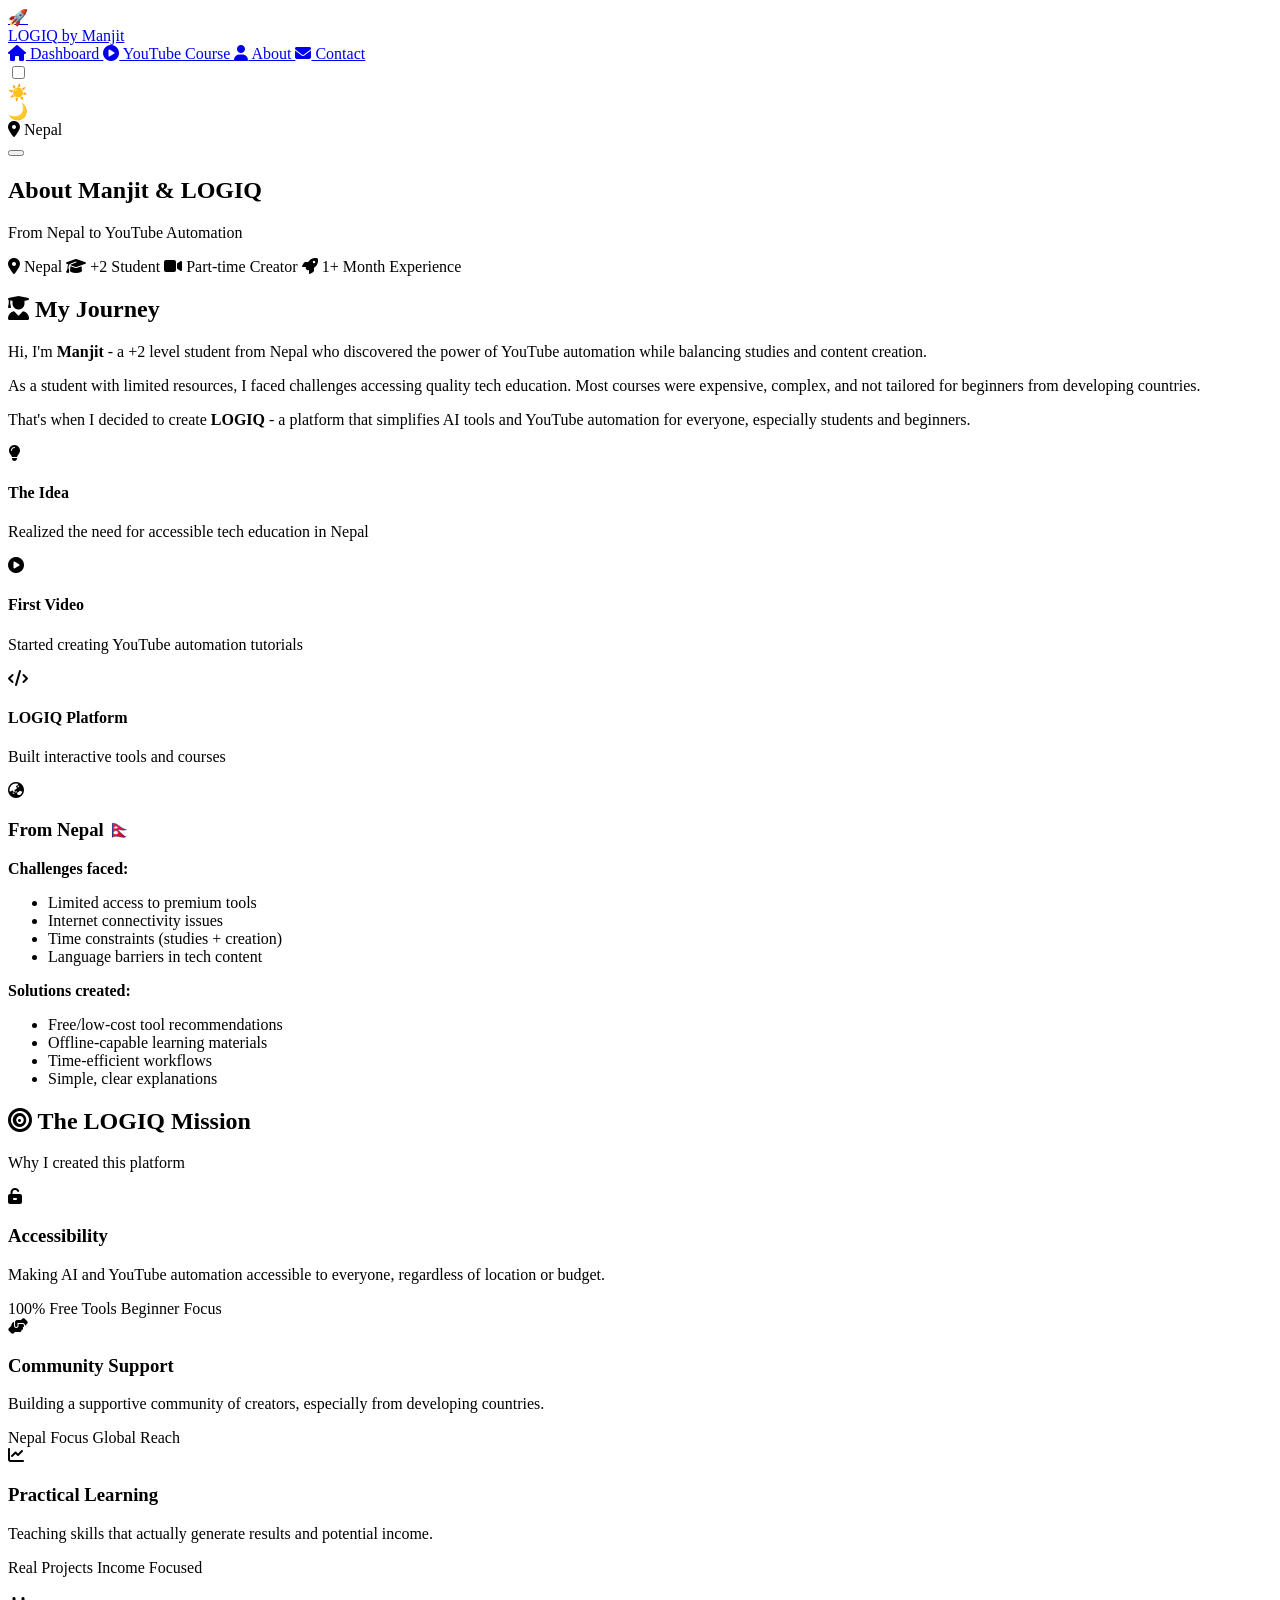
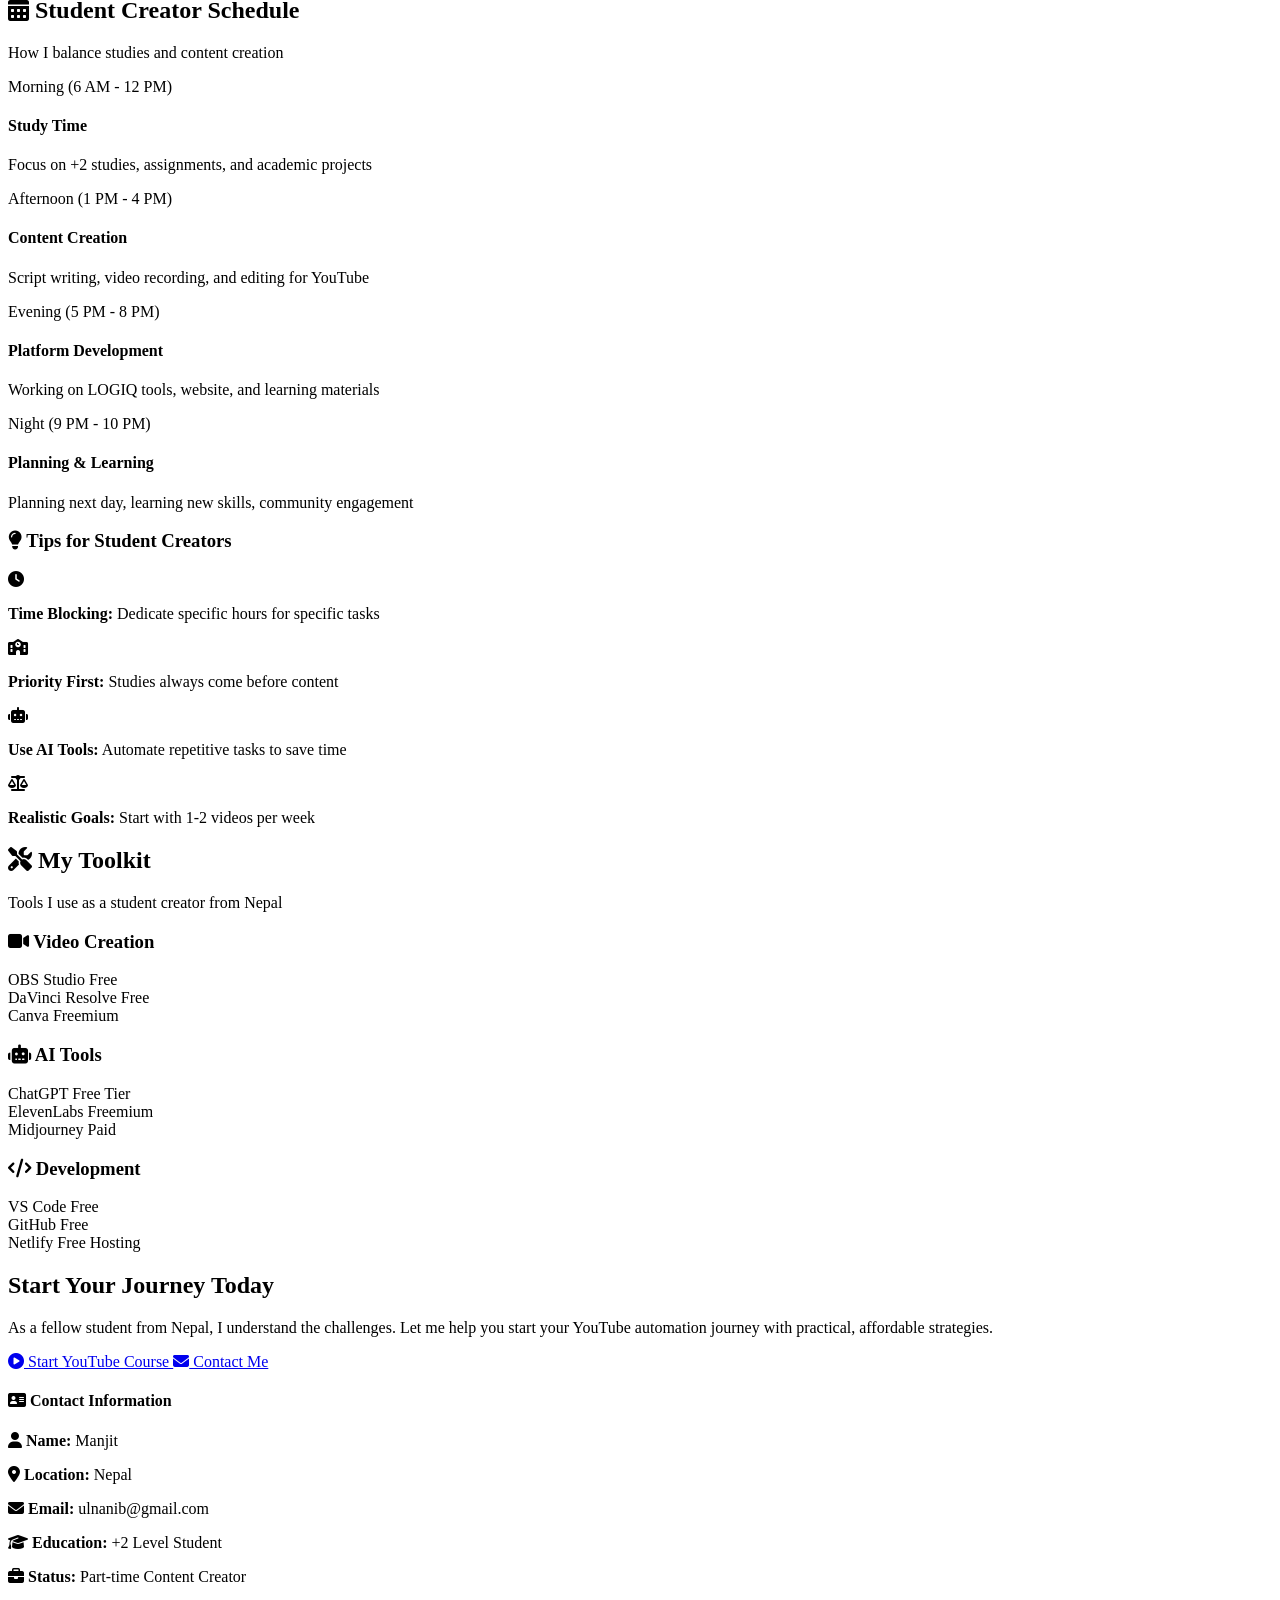
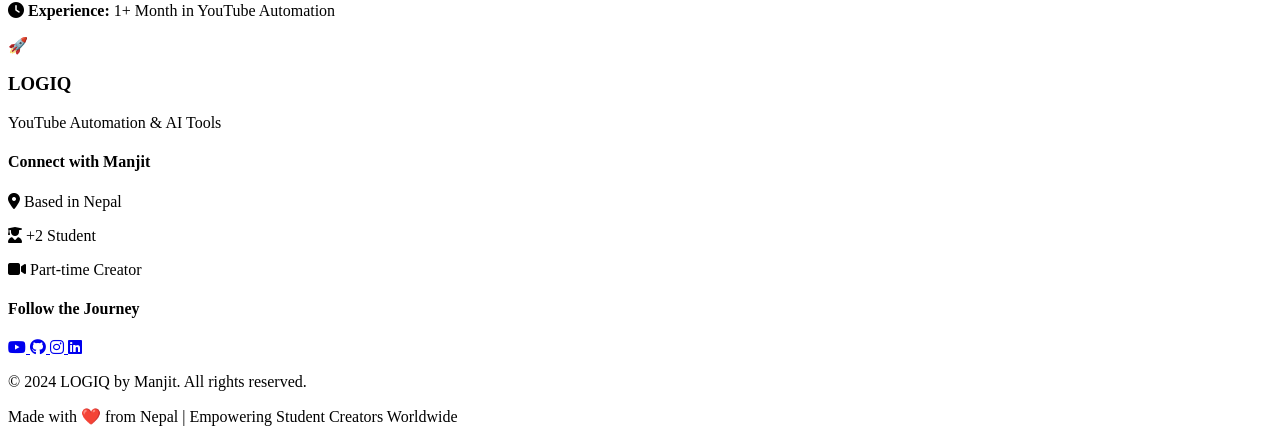
==== about.html @ 269b5c42 "Add About page for LOGIQ and Manjit This file contains the HTML structure for the 'About' page, deta" ====
<!DOCTYPE html>
<html lang="en">
<head>
    <meta charset="UTF-8">
    <meta name="viewport" content="width=device-width, initial-scale=1.0">
    <meta name="description" content="Learn about Manjit from Nepal - Part-time content creator, +2 student, and founder of LOGIQ YouTube Automation platform">
    <title>About LOGIQ - Manjit from Nepal | YouTube Automation Creator</title>
    <link rel="stylesheet" href="css/style.css">
    <link rel="preconnect" href="https://fonts.googleapis.com">
    <link rel="preconnect" href="https://fonts.gstatic.com" crossorigin>
    <link href="https://fonts.googleapis.com/css2?family=Inter:wght@300;400;500;600;700&family=JetBrains+Mono:wght@400;500&display=swap" rel="stylesheet">
    <link rel="stylesheet" href="https://cdnjs.cloudflare.com/ajax/libs/font-awesome/6.4.0/css/all.min.css">
    <link rel="icon" href="data:image/svg+xml,<svg xmlns=%22http://www.w3.org/2000/svg%22 viewBox=%220 0 100 100%22><text y=%22.9em%22 font-size=%2290%22>🧑‍💻</text></svg>">
</head>
<body class="dark-mode">
    <!-- Animated Background -->
    <div class="bg-animation">
        <div class="circle circle-1"></div>
        <div class="circle circle-2"></div>
        <div class="circle circle-3"></div>
        <div class="grid-overlay"></div>
    </div>

    <!-- Navigation -->
    <nav class="navbar">
        <div class="nav-container">
            <a href="index.html" class="nav-logo">
                <div class="logo-icon">🚀</div>
                <div class="logo-text">
                    <span class="logo-main">LOGIQ</span>
                    <span class="logo-sub">by Manjit</span>
                </div>
            </a>
            
            <div class="nav-menu">
                <a href="index.html" class="nav-link">
                    <i class="fas fa-home"></i> Dashboard
                </a>
                <a href="explore.html" class="nav-link">
                    <i class="fas fa-play-circle"></i> YouTube Course
                </a>
                <a href="about.html" class="nav-link active">
                    <i class="fas fa-user"></i> About
                </a>
                <a href="contact.html" class="nav-link">
                    <i class="fas fa-envelope"></i> Contact
                </a>
                
                <!-- Theme Toggle Switch -->
                <div class="theme-switch-wrapper">
                    <label class="theme-switch" for="theme-checkbox">
                        <input type="checkbox" id="theme-checkbox" class="theme-checkbox">
                        <div class="slider round">
                            <div class="sun">☀️</div>
                            <div class="moon">🌙</div>
                        </div>
                    </label>
                </div>
                
                <div class="user-info">
                    <i class="fas fa-map-marker-alt"></i> Nepal
                </div>
            </div>
            
            <button class="nav-hamburger" id="hamburger">
                <span></span>
                <span></span>
                <span></span>
            </button>
        </div>
    </nav>

    <!-- About Hero Section -->
    <main class="about-page">
        <div class="container">
            <section class="about-hero">
                <div class="about-hero-content">
                    <h1 class="page-title animate-typing">
                        <span class="text-gradient">About Manjit & LOGIQ</span>
                    </h1>
                    <p class="page-subtitle">From Nepal to YouTube Automation</p>
                    
                    <div class="identity-card">
                        <div class="identity-badges">
                            <span class="identity-badge">
                                <i class="fas fa-map-marker-alt"></i> Nepal
                            </span>
                            <span class="identity-badge">
                                <i class="fas fa-graduation-cap"></i> +2 Student
                            </span>
                            <span class="identity-badge">
                                <i class="fas fa-video"></i> Part-time Creator
                            </span>
                            <span class="identity-badge">
                                <i class="fas fa-rocket"></i> 1+ Month Experience
                            </span>
                        </div>
                    </div>
                </div>
            </section>

            <!-- Personal Story -->
            <section class="personal-story">
                <div class="story-grid">
                    <div class="story-content">
                        <h2><i class="fas fa-user-graduate"></i> My Journey</h2>
                        <p>Hi, I'm <strong>Manjit</strong> - a +2 level student from Nepal who discovered the power of YouTube automation while balancing studies and content creation.</p>
                        
                        <p>As a student with limited resources, I faced challenges accessing quality tech education. Most courses were expensive, complex, and not tailored for beginners from developing countries.</p>
                        
                        <p>That's when I decided to create <strong>LOGIQ</strong> - a platform that simplifies AI tools and YouTube automation for everyone, especially students and beginners.</p>
                        
                        <div class="journey-milestones">
                            <div class="milestone">
                                <div class="milestone-icon">
                                    <i class="fas fa-lightbulb"></i>
                                </div>
                                <div class="milestone-content">
                                    <h4>The Idea</h4>
                                    <p>Realized the need for accessible tech education in Nepal</p>
                                </div>
                            </div>
                            
                            <div class="milestone">
                                <div class="milestone-icon">
                                    <i class="fas fa-play-circle"></i>
                                </div>
                                <div class="milestone-content">
                                    <h4>First Video</h4>
                                    <p>Started creating YouTube automation tutorials</p>
                                </div>
                            </div>
                            
                            <div class="milestone">
                                <div class="milestone-icon">
                                    <i class="fas fa-code"></i>
                                </div>
                                <div class="milestone-content">
                                    <h4>LOGIQ Platform</h4>
                                    <p>Built interactive tools and courses</p>
                                </div>
                            </div>
                        </div>
                    </div>
                    
                    <div class="story-visual">
                        <div class="location-card">
                            <div class="location-header">
                                <i class="fas fa-globe-asia"></i>
                                <h3>From Nepal 🇳🇵</h3>
                            </div>
                            <div class="location-content">
                                <p><strong>Challenges faced:</strong></p>
                                <ul>
                                    <li>Limited access to premium tools</li>
                                    <li>Internet connectivity issues</li>
                                    <li>Time constraints (studies + creation)</li>
                                    <li>Language barriers in tech content</li>
                                </ul>
                                <p><strong>Solutions created:</strong></p>
                                <ul>
                                    <li>Free/low-cost tool recommendations</li>
                                    <li>Offline-capable learning materials</li>
                                    <li>Time-efficient workflows</li>
                                    <li>Simple, clear explanations</li>
                                </ul>
                            </div>
                        </div>
                    </div>
                </div>
            </section>

            <!-- LOGIQ Mission -->
            <section class="mission-section">
                <div class="section-header">
                    <h2 class="section-title">
                        <i class="fas fa-bullseye"></i> The LOGIQ Mission
                    </h2>
                    <p class="section-subtitle">Why I created this platform</p>
                </div>
                
                <div class="mission-cards">
                    <div class="mission-card">
                        <div class="mission-icon">
                            <i class="fas fa-unlock-alt"></i>
                        </div>
                        <h3>Accessibility</h3>
                        <p>Making AI and YouTube automation accessible to everyone, regardless of location or budget.</p>
                        <div class="mission-stats">
                            <span>100% Free Tools</span>
                            <span>Beginner Focus</span>
                        </div>
                    </div>
                    
                    <div class="mission-card">
                        <div class="mission-icon">
                            <i class="fas fa-hands-helping"></i>
                        </div>
                        <h3>Community Support</h3>
                        <p>Building a supportive community of creators, especially from developing countries.</p>
                        <div class="mission-stats">
                            <span>Nepal Focus</span>
                            <span>Global Reach</span>
                        </div>
                    </div>
                    
                    <div class="mission-card">
                        <div class="mission-icon">
                            <i class="fas fa-chart-line"></i>
                        </div>
                        <h3>Practical Learning</h3>
                        <p>Teaching skills that actually generate results and potential income.</p>
                        <div class="mission-stats">
                            <span>Real Projects</span>
                            <span>Income Focused</span>
                        </div>
                    </div>
                </div>
            </section>

            <!-- Student Creator Schedule -->
            <section class="schedule-section">
                <div class="section-header">
                    <h2 class="section-title">
                        <i class="fas fa-calendar-alt"></i> Student Creator Schedule
                    </h2>
                    <p class="section-subtitle">How I balance studies and content creation</p>
                </div>
                
                <div class="schedule-timeline">
                    <div class="timeline-item">
                        <div class="timeline-time">Morning (6 AM - 12 PM)</div>
                        <div class="timeline-content">
                            <h4>Study Time</h4>
                            <p>Focus on +2 studies, assignments, and academic projects</p>
                        </div>
                    </div>
                    
                    <div class="timeline-item">
                        <div class="timeline-time">Afternoon (1 PM - 4 PM)</div>
                        <div class="timeline-content">
                            <h4>Content Creation</h4>
                            <p>Script writing, video recording, and editing for YouTube</p>
                        </div>
                    </div>
                    
                    <div class="timeline-item">
                        <div class="timeline-time">Evening (5 PM - 8 PM)</div>
                        <div class="timeline-content">
                            <h4>Platform Development</h4>
                            <p>Working on LOGIQ tools, website, and learning materials</p>
                        </div>
                    </div>
                    
                    <div class="timeline-item">
                        <div class="timeline-time">Night (9 PM - 10 PM)</div>
                        <div class="timeline-content">
                            <h4>Planning & Learning</h4>
                            <p>Planning next day, learning new skills, community engagement</p>
                        </div>
                    </div>
                </div>
                
                <div class="schedule-tips">
                    <h3><i class="fas fa-lightbulb"></i> Tips for Student Creators</h3>
                    <div class="tips-grid">
                        <div class="tip">
                            <i class="fas fa-clock"></i>
                            <p><strong>Time Blocking:</strong> Dedicate specific hours for specific tasks</p>
                        </div>
                        <div class="tip">
                            <i class="fas fa-school"></i>
                            <p><strong>Priority First:</strong> Studies always come before content</p>
                        </div>
                        <div class="tip">
                            <i class="fas fa-robot"></i>
                            <p><strong>Use AI Tools:</strong> Automate repetitive tasks to save time</p>
                        </div>
                        <div class="tip">
                            <i class="fas fa-balance-scale"></i>
                            <p><strong>Realistic Goals:</strong> Start with 1-2 videos per week</p>
                        </div>
                    </div>
                </div>
            </section>

            <!-- Tools & Skills -->
            <section class="skills-section">
                <div class="section-header">
                    <h2 class="section-title">
                        <i class="fas fa-tools"></i> My Toolkit
                    </h2>
                    <p class="section-subtitle">Tools I use as a student creator from Nepal</p>
                </div>
                
                <div class="tools-categories">
                    <div class="category">
                        <h3><i class="fas fa-video"></i> Video Creation</h3>
                        <div class="tool-list">
                            <div class="tool-item">
                                <span class="tool-name">OBS Studio</span>
                                <span class="tool-status free">Free</span>
                            </div>
                            <div class="tool-item">
                                <span class="tool-name">DaVinci Resolve</span>
                                <span class="tool-status free">Free</span>
                            </div>
                            <div class="tool-item">
                                <span class="tool-name">Canva</span>
                                <span class="tool-status freemium">Freemium</span>
                            </div>
                        </div>
                    </div>
                    
                    <div class="category">
                        <h3><i class="fas fa-robot"></i> AI Tools</h3>
                        <div class="tool-list">
                            <div class="tool-item">
                                <span class="tool-name">ChatGPT</span>
                                <span class="tool-status free">Free Tier</span>
                            </div>
                            <div class="tool-item">
                                <span class="tool-name">ElevenLabs</span>
                                <span class="tool-status freemium">Freemium</span>
                            </div>
                            <div class="tool-item">
                                <span class="tool-name">Midjourney</span>
                                <span class="tool-status paid">Paid</span>
                            </div>
                        </div>
                    </div>
                    
                    <div class="category">
                        <h3><i class="fas fa-code"></i> Development</h3>
                        <div class="tool-list">
                            <div class="tool-item">
                                <span class="tool-name">VS Code</span>
                                <span class="tool-status free">Free</span>
                            </div>
                            <div class="tool-item">
                                <span class="tool-name">GitHub</span>
                                <span class="tool-status free">Free</span>
                            </div>
                            <div class="tool-item">
                                <span class="tool-name">Netlify</span>
                                <span class="tool-status free">Free Hosting</span>
                            </div>
                        </div>
                    </div>
                </div>
            </section>

            <!-- Call to Action -->
            <section class="about-cta">
                <div class="cta-content">
                    <h2>Start Your Journey Today</h2>
                    <p>As a fellow student from Nepal, I understand the challenges. Let me help you start your YouTube automation journey with practical, affordable strategies.</p>
                    
                    <div class="cta-buttons">
                        <a href="explore.html" class="btn btn-primary">
                            <i class="fas fa-play-circle"></i> Start YouTube Course
                        </a>
                        <a href="contact.html" class="btn btn-secondary">
                            <i class="fas fa-envelope"></i> Contact Me
                        </a>
                    </div>
                    
                    <div class="contact-info-box">
                        <h4><i class="fas fa-address-card"></i> Contact Information</h4>
                        <p><i class="fas fa-user"></i> <strong>Name:</strong> Manjit</p>
                        <p><i class="fas fa-map-marker-alt"></i> <strong>Location:</strong> Nepal</p>
                        <p><i class="fas fa-envelope"></i> <strong>Email:</strong> ulnanib@gmail.com</p>
                        <p><i class="fas fa-graduation-cap"></i> <strong>Education:</strong> +2 Level Student</p>
                        <p><i class="fas fa-briefcase"></i> <strong>Status:</strong> Part-time Content Creator</p>
                        <p><i class="fas fa-clock"></i> <strong>Experience:</strong> 1+ Month in YouTube Automation</p>
                    </div>
                </div>
            </section>
        </div>
    </main>

    <!-- Footer -->
    <footer class="footer">
        <div class="container">
            <div class="footer-content">
                <div class="footer-logo">
                    <div class="logo-icon">🚀</div>
                    <div>
                        <h3>LOGIQ</h3>
                        <p>YouTube Automation & AI Tools</p>
                    </div>
                </div>
                
                <div class="footer-info">
                    <div class="contact-info">
                        <h4>Connect with Manjit</h4>
                        <p><i class="fas fa-map-marker-alt"></i> Based in Nepal</p>
                        <p><i class="fas fa-user-graduate"></i> +2 Student</p>
                        <p><i class="fas fa-video"></i> Part-time Creator</p>
                    </div>
                    
                    <div class="social-links">
                        <h4>Follow the Journey</h4>
                        <div class="social-icons">
                            <a href="https://youtube.com" target="_blank" class="social-icon youtube">
                                <i class="fab fa-youtube"></i>
                            </a>
                            <a href="https://github.com" target="_blank" class="social-icon github">
                                <i class="fab fa-github"></i>
                            </a>
                            <a href="https://instagram.com" target="_blank" class="social-icon instagram">
                                <i class="fab fa-instagram"></i>
                            </a>
                            <a href="https://linkedin.com" target="_blank" class="social-icon linkedin">
                                <i class="fab fa-linkedin"></i>
                            </a>
                        </div>
                    </div>
                </div>
            </div>
            
            <div class="footer-bottom">
                <p>&copy; 2024 LOGIQ by Manjit. All rights reserved.</p>
                <p>Made with ❤️ from Nepal | Empowering Student Creators Worldwide</p>
            </div>
        </div>
    </footer>

    <!-- JavaScript Files -->
    <script src="js/script.js"></script>
    
    <script>
        // Add specific about page animations
        document.addEventListener('DOMContentLoaded', function() {
            // Animate timeline items
            const timelineItems = document.querySelectorAll('.timeline-item');
            timelineItems.forEach((item, index) => {
                item.style.opacity = '0';
                item.style.transform = 'translateX(-20px)';
                item.style.transition = 'opacity 0.5s ease, transform 0.5s ease';
                
                setTimeout(() => {
                    item.style.opacity = '1';
                    item.style.transform = 'translateX(0)';
                }, 100 * index);
            });
            
            // Animate mission cards
            const missionCards = document.querySelectorAll('.mission-card');
            missionCards.forEach((card, index) => {
                card.style.opacity = '0';
                card.style.transform = 'translateY(20px)';
                card.style.transition = 'opacity 0.5s ease, transform 0.5s ease';
                
                setTimeout(() => {
                    card.style.opacity = '1';
                    card.style.transform = 'translateY(0)';
                }, 200 * index);
            });
        });
    </script>
</body>
</html>
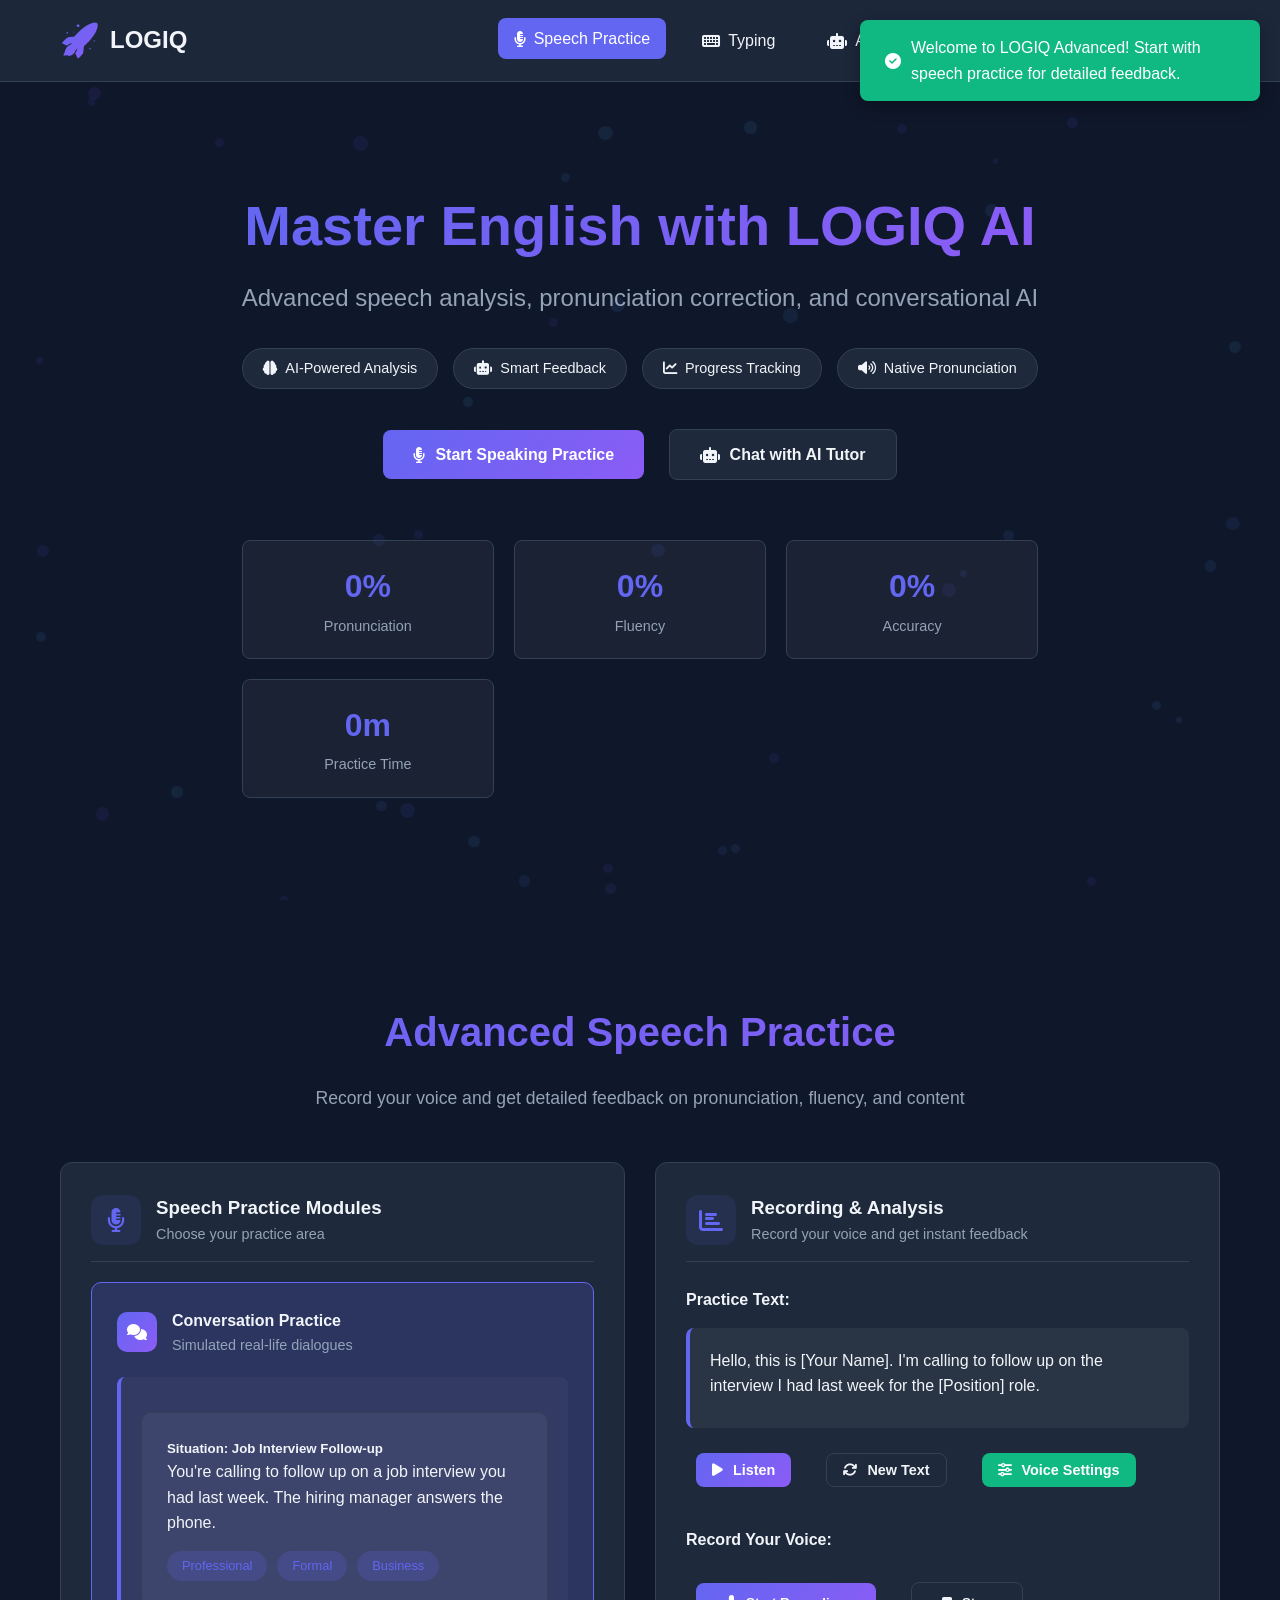
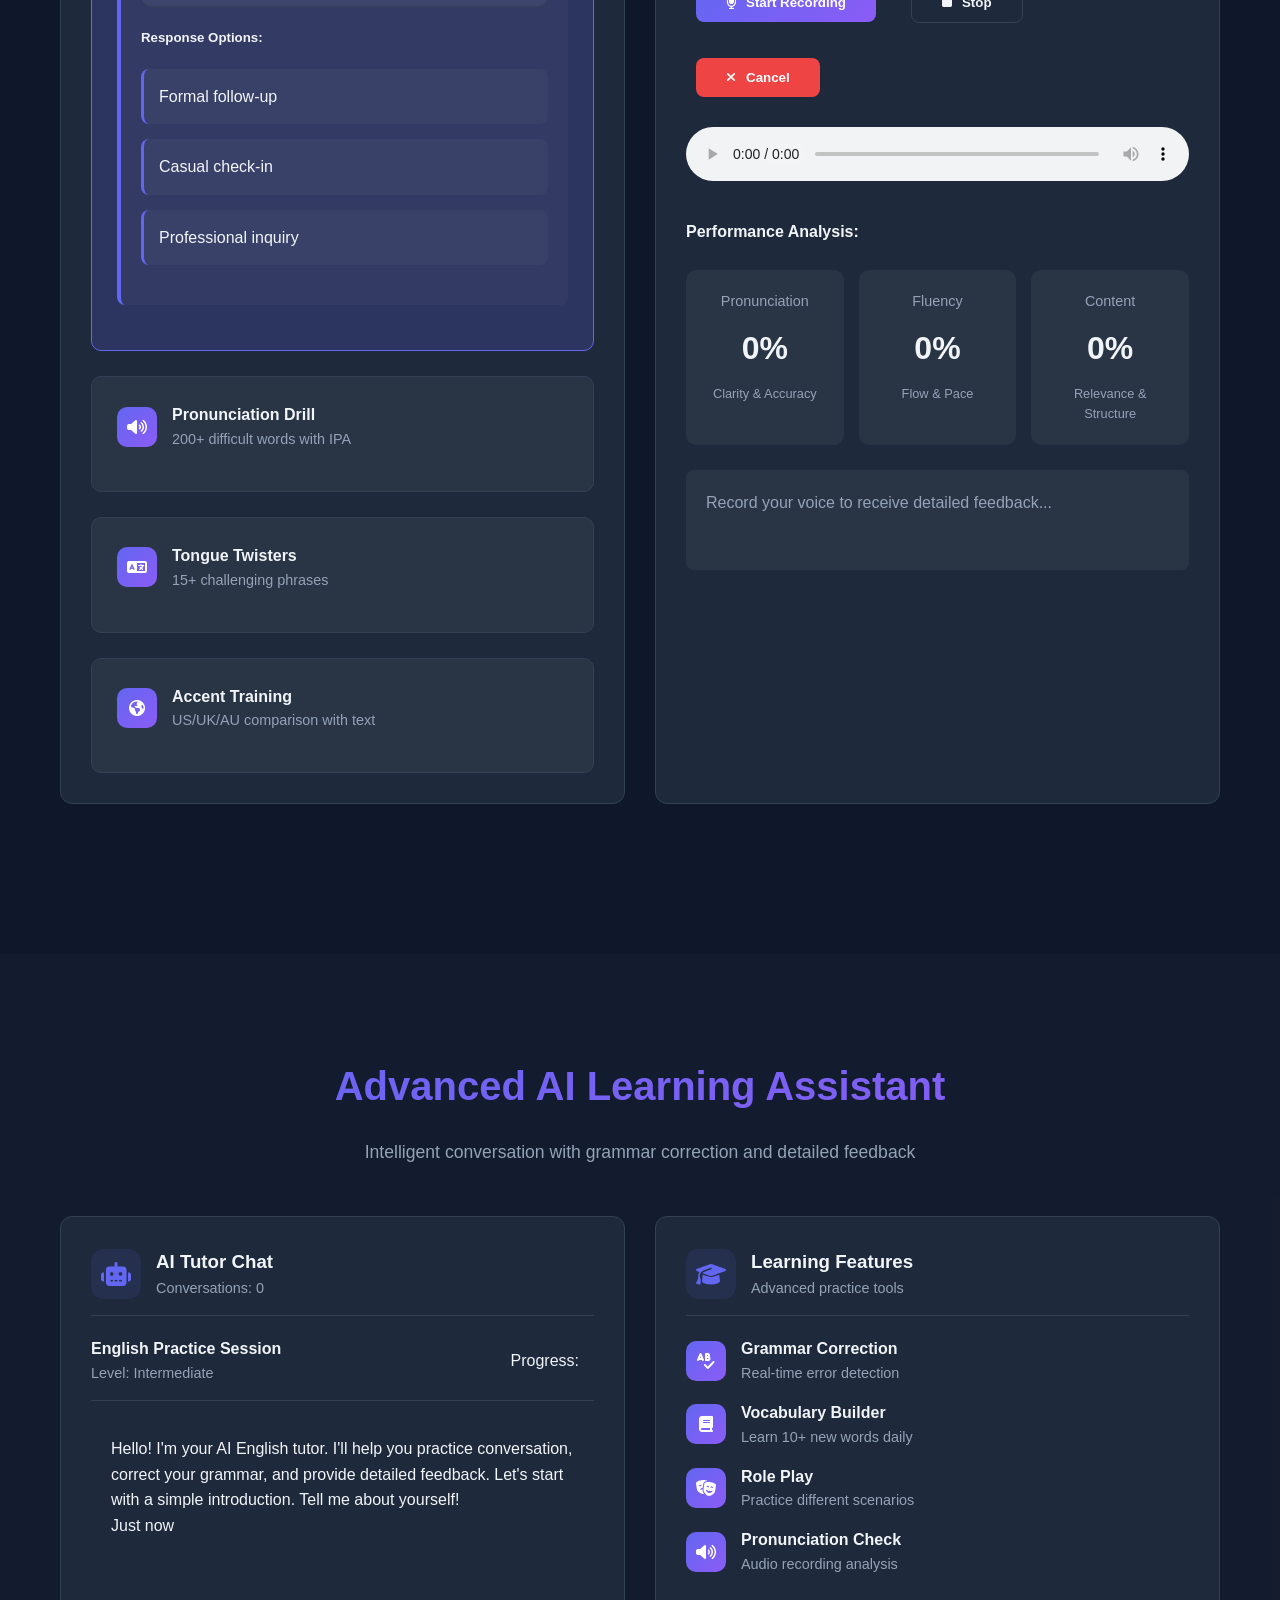
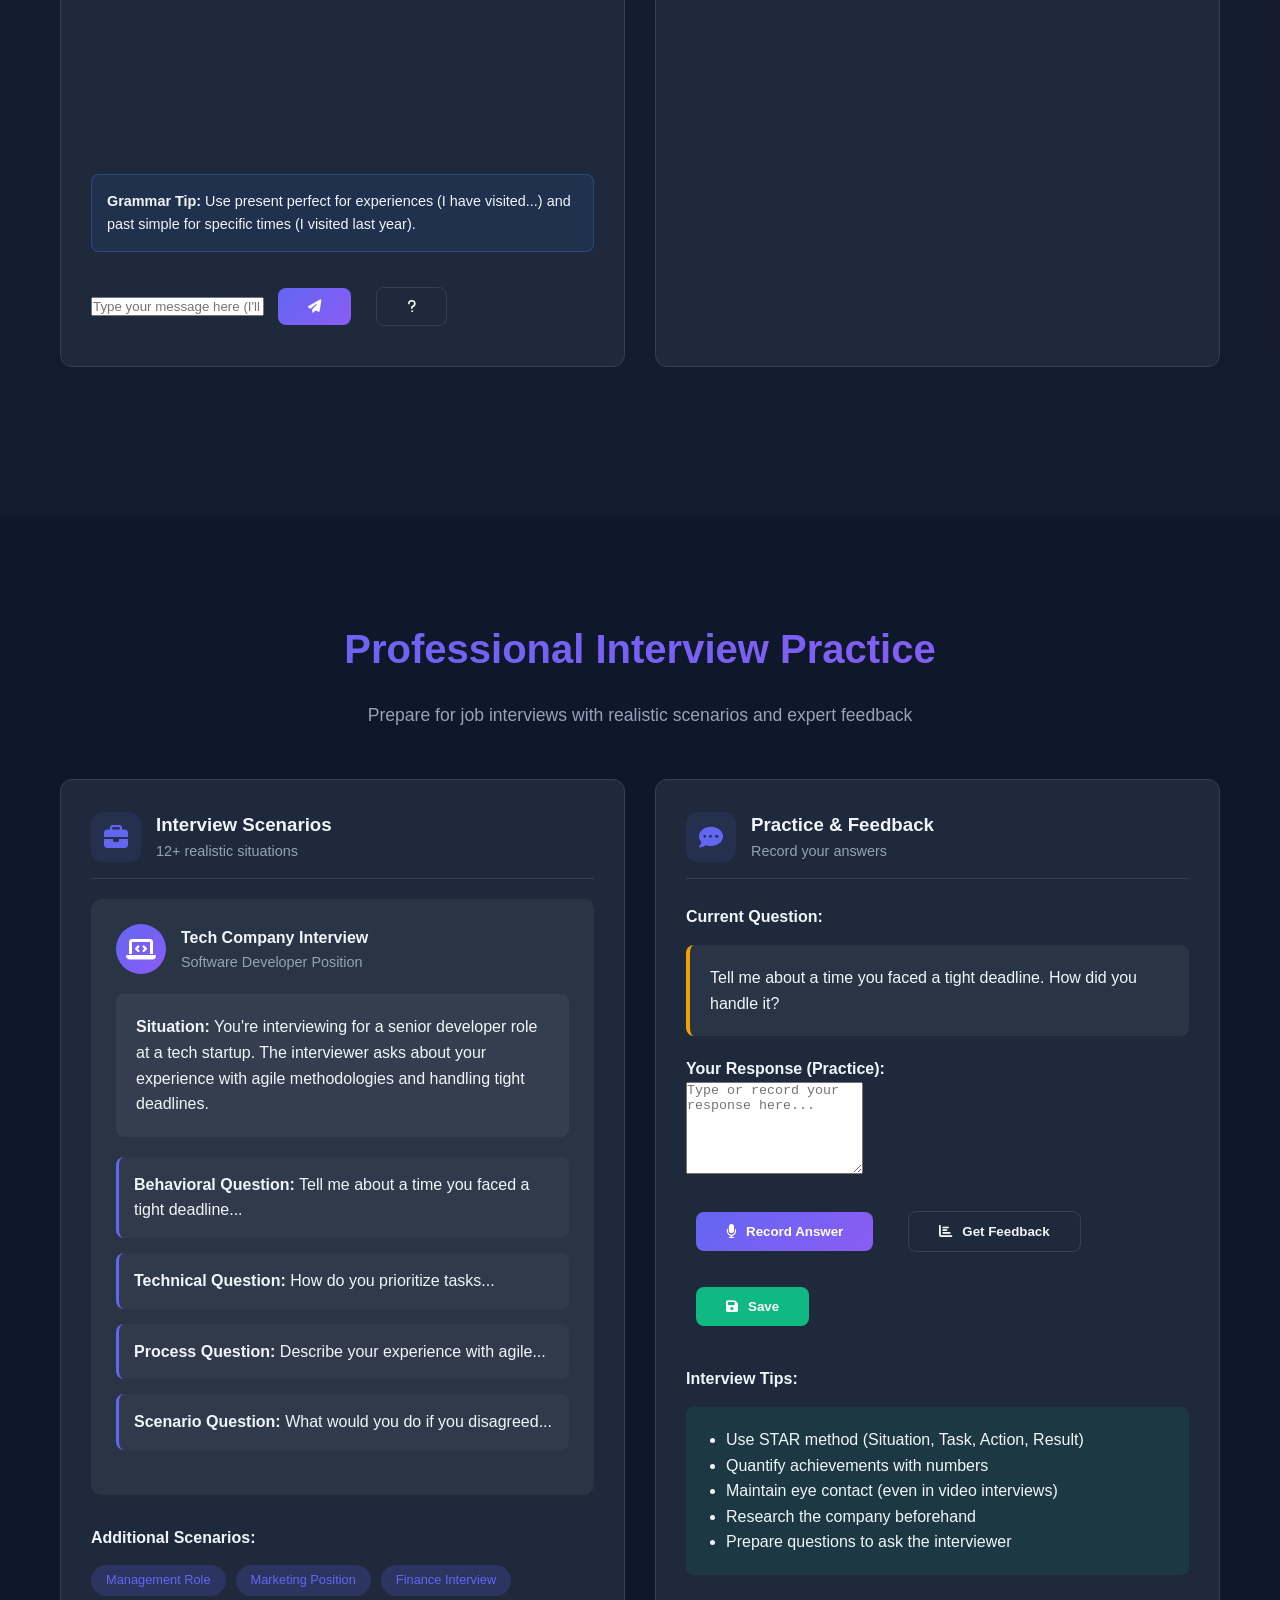
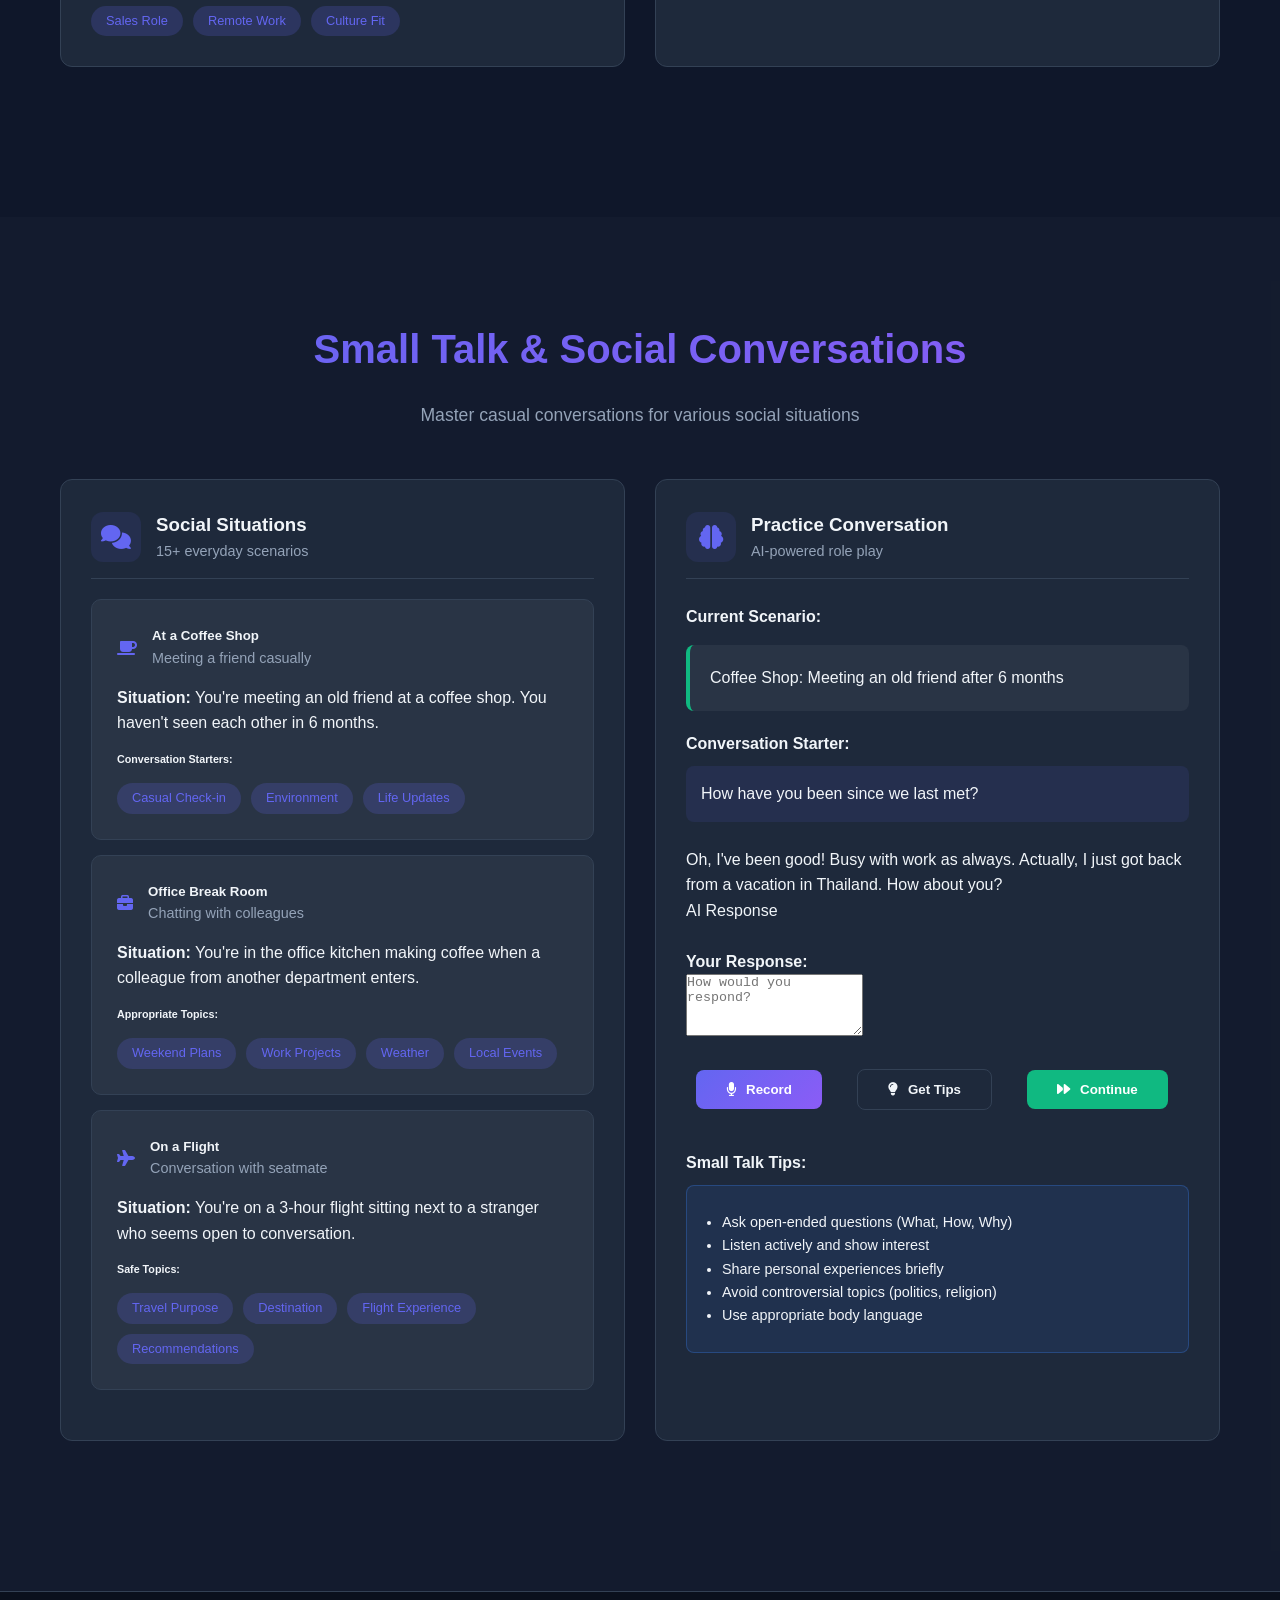
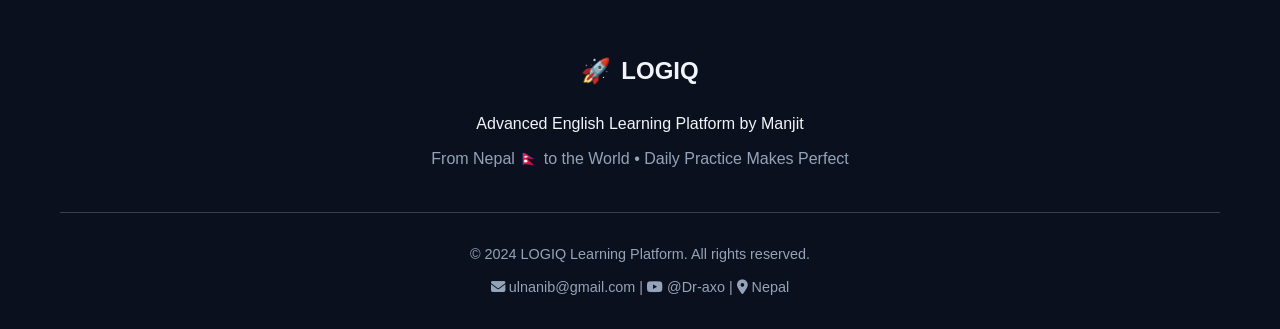
==== commit f424092c: "Update print statement from 'Hello' to 'Goodbye'" ====
--- a/about.html
+++ b/about.html
@@ -1,463 +1,2489 @@
-<!DOCTYPE html>
-<html lang="en">
-<head>
-    <meta charset="UTF-8">
-    <meta name="viewport" content="width=device-width, initial-scale=1.0">
-    <meta name="description" content="Learn about Manjit from Nepal - Part-time content creator, +2 student, and founder of LOGIQ YouTube Automation platform">
-    <title>About LOGIQ - Manjit from Nepal | YouTube Automation Creator</title>
-    <link rel="stylesheet" href="css/style.css">
-    <link rel="preconnect" href="https://fonts.googleapis.com">
-    <link rel="preconnect" href="https://fonts.gstatic.com" crossorigin>
-    <link href="https://fonts.googleapis.com/css2?family=Inter:wght@300;400;500;600;700&family=JetBrains+Mono:wght@400;500&display=swap" rel="stylesheet">
-    <link rel="stylesheet" href="https://cdnjs.cloudflare.com/ajax/libs/font-awesome/6.4.0/css/all.min.css">
-    <link rel="icon" href="data:image/svg+xml,<svg xmlns=%22http://www.w3.org/2000/svg%22 viewBox=%220 0 100 100%22><text y=%22.9em%22 font-size=%2290%22>🧑‍💻</text></svg>">
-</head>
-<body class="dark-mode">
-    <!-- Animated Background -->
-    <div class="bg-animation">
-        <div class="circle circle-1"></div>
-        <div class="circle circle-2"></div>
-        <div class="circle circle-3"></div>
-        <div class="grid-overlay"></div>
-    </div>
-
-    <!-- Navigation -->
-    <nav class="navbar">
-        <div class="nav-container">
-            <a href="index.html" class="nav-logo">
-                <div class="logo-icon">🚀</div>
-                <div class="logo-text">
-                    <span class="logo-main">LOGIQ</span>
-                    <span class="logo-sub">by Manjit</span>
-                </div>
-            </a>
-            
-            <div class="nav-menu">
-                <a href="index.html" class="nav-link">
-                    <i class="fas fa-home"></i> Dashboard
-                </a>
-                <a href="explore.html" class="nav-link">
-                    <i class="fas fa-play-circle"></i> YouTube Course
-                </a>
-                <a href="about.html" class="nav-link active">
-                    <i class="fas fa-user"></i> About
-                </a>
-                <a href="contact.html" class="nav-link">
-                    <i class="fas fa-envelope"></i> Contact
-                </a>
-                
-                <!-- Theme Toggle Switch -->
-                <div class="theme-switch-wrapper">
-                    <label class="theme-switch" for="theme-checkbox">
-                        <input type="checkbox" id="theme-checkbox" class="theme-checkbox">
-                        <div class="slider round">
-                            <div class="sun">☀️</div>
-                            <div class="moon">🌙</div>
-                        </div>
-                    </label>
-                </div>
-                
-                <div class="user-info">
-                    <i class="fas fa-map-marker-alt"></i> Nepal
-                </div>
-            </div>
-            
-            <button class="nav-hamburger" id="hamburger">
-                <span></span>
-                <span></span>
-                <span></span>
-            </button>
-        </div>
-    </nav>
-
-    <!-- About Hero Section -->
-    <main class="about-page">
-        <div class="container">
-            <section class="about-hero">
-                <div class="about-hero-content">
-                    <h1 class="page-title animate-typing">
-                        <span class="text-gradient">About Manjit & LOGIQ</span>
-                    </h1>
-                    <p class="page-subtitle">From Nepal to YouTube Automation</p>
-                    
-                    <div class="identity-card">
-                        <div class="identity-badges">
-                            <span class="identity-badge">
-                                <i class="fas fa-map-marker-alt"></i> Nepal
-                            </span>
-                            <span class="identity-badge">
-                                <i class="fas fa-graduation-cap"></i> +2 Student
-                            </span>
-                            <span class="identity-badge">
-                                <i class="fas fa-video"></i> Part-time Creator
-                            </span>
-                            <span class="identity-badge">
-                                <i class="fas fa-rocket"></i> 1+ Month Experience
-                            </span>
-                        </div>
-                    </div>
-                </div>
-            </section>
-
-            <!-- Personal Story -->
-            <section class="personal-story">
-                <div class="story-grid">
-                    <div class="story-content">
-                        <h2><i class="fas fa-user-graduate"></i> My Journey</h2>
-                        <p>Hi, I'm <strong>Manjit</strong> - a +2 level student from Nepal who discovered the power of YouTube automation while balancing studies and content creation.</p>
-                        
-                        <p>As a student with limited resources, I faced challenges accessing quality tech education. Most courses were expensive, complex, and not tailored for beginners from developing countries.</p>
-                        
-                        <p>That's when I decided to create <strong>LOGIQ</strong> - a platform that simplifies AI tools and YouTube automation for everyone, especially students and beginners.</p>
-                        
-                        <div class="journey-milestones">
-                            <div class="milestone">
-                                <div class="milestone-icon">
-                                    <i class="fas fa-lightbulb"></i>
-                                </div>
-                                <div class="milestone-content">
-                                    <h4>The Idea</h4>
-                                    <p>Realized the need for accessible tech education in Nepal</p>
-                                </div>
-                            </div>
-                            
-                            <div class="milestone">
-                                <div class="milestone-icon">
-                                    <i class="fas fa-play-circle"></i>
-                                </div>
-                                <div class="milestone-content">
-                                    <h4>First Video</h4>
-                                    <p>Started creating YouTube automation tutorials</p>
-                                </div>
-                            </div>
-                            
-                            <div class="milestone">
-                                <div class="milestone-icon">
-                                    <i class="fas fa-code"></i>
-                                </div>
-                                <div class="milestone-content">
-                                    <h4>LOGIQ Platform</h4>
-                                    <p>Built interactive tools and courses</p>
-                                </div>
-                            </div>
-                        </div>
-                    </div>
-                    
-                    <div class="story-visual">
-                        <div class="location-card">
-                            <div class="location-header">
-                                <i class="fas fa-globe-asia"></i>
-                                <h3>From Nepal 🇳🇵</h3>
-                            </div>
-                            <div class="location-content">
-                                <p><strong>Challenges faced:</strong></p>
-                                <ul>
-                                    <li>Limited access to premium tools</li>
-                                    <li>Internet connectivity issues</li>
-                                    <li>Time constraints (studies + creation)</li>
-                                    <li>Language barriers in tech content</li>
-                                </ul>
-                                <p><strong>Solutions created:</strong></p>
-                                <ul>
-                                    <li>Free/low-cost tool recommendations</li>
-                                    <li>Offline-capable learning materials</li>
-                                    <li>Time-efficient workflows</li>
-                                    <li>Simple, clear explanations</li>
-                                </ul>
-                            </div>
-                        </div>
-                    </div>
-                </div>
-            </section>
-
-            <!-- LOGIQ Mission -->
-            <section class="mission-section">
-                <div class="section-header">
-                    <h2 class="section-title">
-                        <i class="fas fa-bullseye"></i> The LOGIQ Mission
-                    </h2>
-                    <p class="section-subtitle">Why I created this platform</p>
-                </div>
-                
-                <div class="mission-cards">
-                    <div class="mission-card">
-                        <div class="mission-icon">
-                            <i class="fas fa-unlock-alt"></i>
-                        </div>
-                        <h3>Accessibility</h3>
-                        <p>Making AI and YouTube automation accessible to everyone, regardless of location or budget.</p>
-                        <div class="mission-stats">
-                            <span>100% Free Tools</span>
-                            <span>Beginner Focus</span>
-                        </div>
-                    </div>
-                    
-                    <div class="mission-card">
-                        <div class="mission-icon">
-                            <i class="fas fa-hands-helping"></i>
-                        </div>
-                        <h3>Community Support</h3>
-                        <p>Building a supportive community of creators, especially from developing countries.</p>
-                        <div class="mission-stats">
-                            <span>Nepal Focus</span>
-                            <span>Global Reach</span>
-                        </div>
-                    </div>
-                    
-                    <div class="mission-card">
-                        <div class="mission-icon">
-                            <i class="fas fa-chart-line"></i>
-                        </div>
-                        <h3>Practical Learning</h3>
-                        <p>Teaching skills that actually generate results and potential income.</p>
-                        <div class="mission-stats">
-                            <span>Real Projects</span>
-                            <span>Income Focused</span>
-                        </div>
-                    </div>
-                </div>
-            </section>
-
-            <!-- Student Creator Schedule -->
-            <section class="schedule-section">
-                <div class="section-header">
-                    <h2 class="section-title">
-                        <i class="fas fa-calendar-alt"></i> Student Creator Schedule
-                    </h2>
-                    <p class="section-subtitle">How I balance studies and content creation</p>
-                </div>
-                
-                <div class="schedule-timeline">
-                    <div class="timeline-item">
-                        <div class="timeline-time">Morning (6 AM - 12 PM)</div>
-                        <div class="timeline-content">
-                            <h4>Study Time</h4>
-                            <p>Focus on +2 studies, assignments, and academic projects</p>
-                        </div>
-                    </div>
-                    
-                    <div class="timeline-item">
-                        <div class="timeline-time">Afternoon (1 PM - 4 PM)</div>
-                        <div class="timeline-content">
-                            <h4>Content Creation</h4>
-                            <p>Script writing, video recording, and editing for YouTube</p>
-                        </div>
-                    </div>
-                    
-                    <div class="timeline-item">
-                        <div class="timeline-time">Evening (5 PM - 8 PM)</div>
-                        <div class="timeline-content">
-                            <h4>Platform Development</h4>
-                            <p>Working on LOGIQ tools, website, and learning materials</p>
-                        </div>
-                    </div>
-                    
-                    <div class="timeline-item">
-                        <div class="timeline-time">Night (9 PM - 10 PM)</div>
-                        <div class="timeline-content">
-                            <h4>Planning & Learning</h4>
-                            <p>Planning next day, learning new skills, community engagement</p>
-                        </div>
-                    </div>
-                </div>
-                
-                <div class="schedule-tips">
-                    <h3><i class="fas fa-lightbulb"></i> Tips for Student Creators</h3>
-                    <div class="tips-grid">
-                        <div class="tip">
-                            <i class="fas fa-clock"></i>
-                            <p><strong>Time Blocking:</strong> Dedicate specific hours for specific tasks</p>
-                        </div>
-                        <div class="tip">
-                            <i class="fas fa-school"></i>
-                            <p><strong>Priority First:</strong> Studies always come before content</p>
-                        </div>
-                        <div class="tip">
-                            <i class="fas fa-robot"></i>
-                            <p><strong>Use AI Tools:</strong> Automate repetitive tasks to save time</p>
-                        </div>
-                        <div class="tip">
-                            <i class="fas fa-balance-scale"></i>
-                            <p><strong>Realistic Goals:</strong> Start with 1-2 videos per week</p>
-                        </div>
-                    </div>
-                </div>
-            </section>
-
-            <!-- Tools & Skills -->
-            <section class="skills-section">
-                <div class="section-header">
-                    <h2 class="section-title">
-                        <i class="fas fa-tools"></i> My Toolkit
-                    </h2>
-                    <p class="section-subtitle">Tools I use as a student creator from Nepal</p>
-                </div>
-                
-                <div class="tools-categories">
-                    <div class="category">
-                        <h3><i class="fas fa-video"></i> Video Creation</h3>
-                        <div class="tool-list">
-                            <div class="tool-item">
-                                <span class="tool-name">OBS Studio</span>
-                                <span class="tool-status free">Free</span>
-                            </div>
-                            <div class="tool-item">
-                                <span class="tool-name">DaVinci Resolve</span>
-                                <span class="tool-status free">Free</span>
-                            </div>
-                            <div class="tool-item">
-                                <span class="tool-name">Canva</span>
-                                <span class="tool-status freemium">Freemium</span>
-                            </div>
-                        </div>
-                    </div>
-                    
-                    <div class="category">
-                        <h3><i class="fas fa-robot"></i> AI Tools</h3>
-                        <div class="tool-list">
-                            <div class="tool-item">
-                                <span class="tool-name">ChatGPT</span>
-                                <span class="tool-status free">Free Tier</span>
-                            </div>
-                            <div class="tool-item">
-                                <span class="tool-name">ElevenLabs</span>
-                                <span class="tool-status freemium">Freemium</span>
-                            </div>
-                            <div class="tool-item">
-                                <span class="tool-name">Midjourney</span>
-                                <span class="tool-status paid">Paid</span>
-                            </div>
-                        </div>
-                    </div>
-                    
-                    <div class="category">
-                        <h3><i class="fas fa-code"></i> Development</h3>
-                        <div class="tool-list">
-                            <div class="tool-item">
-                                <span class="tool-name">VS Code</span>
-                                <span class="tool-status free">Free</span>
-                            </div>
-                            <div class="tool-item">
-                                <span class="tool-name">GitHub</span>
-                                <span class="tool-status free">Free</span>
-                            </div>
-                            <div class="tool-item">
-                                <span class="tool-name">Netlify</span>
-                                <span class="tool-status free">Free Hosting</span>
-                            </div>
-                        </div>
-                    </div>
-                </div>
-            </section>
-
-            <!-- Call to Action -->
-            <section class="about-cta">
-                <div class="cta-content">
-                    <h2>Start Your Journey Today</h2>
-                    <p>As a fellow student from Nepal, I understand the challenges. Let me help you start your YouTube automation journey with practical, affordable strategies.</p>
-                    
-                    <div class="cta-buttons">
-                        <a href="explore.html" class="btn btn-primary">
-                            <i class="fas fa-play-circle"></i> Start YouTube Course
-                        </a>
-                        <a href="contact.html" class="btn btn-secondary">
-                            <i class="fas fa-envelope"></i> Contact Me
-                        </a>
-                    </div>
-                    
-                    <div class="contact-info-box">
-                        <h4><i class="fas fa-address-card"></i> Contact Information</h4>
-                        <p><i class="fas fa-user"></i> <strong>Name:</strong> Manjit</p>
-                        <p><i class="fas fa-map-marker-alt"></i> <strong>Location:</strong> Nepal</p>
-                        <p><i class="fas fa-envelope"></i> <strong>Email:</strong> ulnanib@gmail.com</p>
-                        <p><i class="fas fa-graduation-cap"></i> <strong>Education:</strong> +2 Level Student</p>
-                        <p><i class="fas fa-briefcase"></i> <strong>Status:</strong> Part-time Content Creator</p>
-                        <p><i class="fas fa-clock"></i> <strong>Experience:</strong> 1+ Month in YouTube Automation</p>
-                    </div>
-                </div>
-            </section>
-        </div>
-    </main>
-
-    <!-- Footer -->
-    <footer class="footer">
-        <div class="container">
-            <div class="footer-content">
-                <div class="footer-logo">
-                    <div class="logo-icon">🚀</div>
-                    <div>
-                        <h3>LOGIQ</h3>
-                        <p>YouTube Automation & AI Tools</p>
-                    </div>
-                </div>
-                
-                <div class="footer-info">
-                    <div class="contact-info">
-                        <h4>Connect with Manjit</h4>
-                        <p><i class="fas fa-map-marker-alt"></i> Based in Nepal</p>
-                        <p><i class="fas fa-user-graduate"></i> +2 Student</p>
-                        <p><i class="fas fa-video"></i> Part-time Creator</p>
-                    </div>
-                    
-                    <div class="social-links">
-                        <h4>Follow the Journey</h4>
-                        <div class="social-icons">
-                            <a href="https://youtube.com" target="_blank" class="social-icon youtube">
-                                <i class="fab fa-youtube"></i>
-                            </a>
-                            <a href="https://github.com" target="_blank" class="social-icon github">
-                                <i class="fab fa-github"></i>
-                            </a>
-                            <a href="https://instagram.com" target="_blank" class="social-icon instagram">
-                                <i class="fab fa-instagram"></i>
-                            </a>
-                            <a href="https://linkedin.com" target="_blank" class="social-icon linkedin">
-                                <i class="fab fa-linkedin"></i>
-                            </a>
-                        </div>
-                    </div>
-                </div>
-            </div>
-            
-            <div class="footer-bottom">
-                <p>&copy; 2024 LOGIQ by Manjit. All rights reserved.</p>
-                <p>Made with ❤️ from Nepal | Empowering Student Creators Worldwide</p>
-            </div>
-        </div>
-    </footer>
-
-    <!-- JavaScript Files -->
-    <script src="js/script.js"></script>
-    
-    <script>
-        // Add specific about page animations
-        document.addEventListener('DOMContentLoaded', function() {
-            // Animate timeline items
-            const timelineItems = document.querySelectorAll('.timeline-item');
-            timelineItems.forEach((item, index) => {
-                item.style.opacity = '0';
-                item.style.transform = 'translateX(-20px)';
-                item.style.transition = 'opacity 0.5s ease, transform 0.5s ease';
-                
-                setTimeout(() => {
-                    item.style.opacity = '1';
-                    item.style.transform = 'translateX(0)';
-                }, 100 * index);
-            });
-            
-            // Animate mission cards
-            const missionCards = document.querySelectorAll('.mission-card');
-            missionCards.forEach((card, index) => {
-                card.style.opacity = '0';
-                card.style.transform = 'translateY(20px)';
-                card.style.transition = 'opacity 0.5s ease, transform 0.5s ease';
-                
-                setTimeout(() => {
-                    card.style.opacity = '1';
-                    card.style.transform = 'translateY(0)';
-                }, 200 * index);
-            });
-        });
-    </script>
-</body>
-</html>
+<!DOCTYPE html>
+<html lang="en">
+<head>
+    <meta charset="UTF-8">
+    <meta name="viewport" content="width=device-width, initial-scale=1.0">
+    <title>LOGIQ - Advanced English Learning Platform</title>
+    <style>
+        /* ===== CSS RESET & VARIABLES ===== */
+        :root {
+            --primary: #6366f1;
+            --primary-dark: #4f46e5;
+            --secondary: #10b981;
+            --accent: #8b5cf6;
+            --danger: #ef4444;
+            --warning: #f59e0b;
+            --info: #3b82f6;
+            
+            --bg-dark: #0f172a;
+            --bg-card: #1e293b;
+            --bg-light: #f8fafc;
+            
+            --text-dark: #0f172a;
+            --text-light: #f1f5f9;
+            --text-muted: #94a3b8;
+            
+            --border: #334155;
+            --shadow: 0 10px 15px -3px rgba(0, 0, 0, 0.3);
+            
+            --gradient: linear-gradient(135deg, #6366f1, #8b5cf6);
+            --gradient-secondary: linear-gradient(135deg, #10b981, #3b82f6);
+        }
+        
+        * {
+            margin: 0;
+            padding: 0;
+            box-sizing: border-box;
+        }
+        
+        html {
+            scroll-behavior: smooth;
+        }
+        
+        body {
+            font-family: -apple-system, BlinkMacSystemFont, 'Segoe UI', Roboto, Oxygen, Ubuntu, sans-serif;
+            background: var(--bg-dark);
+            color: var(--text-light);
+            line-height: 1.6;
+            overflow-x: hidden;
+            transition: all 0.3s ease;
+        }
+        
+        .container {
+            max-width: 1200px;
+            margin: 0 auto;
+            padding: 0 20px;
+        }
+        
+        /* ===== ANIMATED BACKGROUND ===== */
+        .bg-animation {
+            position: fixed;
+            top: 0;
+            left: 0;
+            width: 100%;
+            height: 100%;
+            z-index: -1;
+            overflow: hidden;
+        }
+        
+        .particle {
+            position: absolute;
+            background: var(--primary);
+            border-radius: 50%;
+            opacity: 0.1;
+            animation: float 20s infinite linear;
+        }
+        
+        @keyframes float {
+            0% { transform: translateY(0) translateX(0) rotate(0deg); }
+            25% { transform: translateY(-100px) translateX(100px) rotate(90deg); }
+            50% { transform: translateY(-200px) translateX(0) rotate(180deg); }
+            75% { transform: translateY(-100px) translateX(-100px) rotate(270deg); }
+            100% { transform: translateY(0) translateX(0) rotate(360deg); }
+        }
+        
+        /* ===== NAVIGATION ===== */
+        .navbar {
+            position: fixed;
+            top: 0;
+            left: 0;
+            width: 100%;
+            background: rgba(30, 41, 59, 0.95);
+            backdrop-filter: blur(10px);
+            z-index: 1000;
+            padding: 15px 0;
+            border-bottom: 1px solid var(--border);
+        }
+        
+        .nav-container {
+            display: flex;
+            justify-content: space-between;
+            align-items: center;
+        }
+        
+        .logo {
+            display: flex;
+            align-items: center;
+            gap: 10px;
+            text-decoration: none;
+            color: var(--text-light);
+            font-size: 1.5rem;
+            font-weight: bold;
+        }
+        
+        .logo-icon {
+            font-size: 2rem;
+            background: var(--gradient);
+            -webkit-background-clip: text;
+            background-clip: text;
+            color: transparent;
+            animation: pulse 2s infinite;
+        }
+        
+        @keyframes pulse {
+            0%, 100% { transform: scale(1); }
+            50% { transform: scale(1.1); }
+        }
+        
+        .nav-links {
+            display: flex;
+            gap: 20px;
+            list-style: none;
+        }
+        
+        .nav-links a {
+            color: var(--text-light);
+            text-decoration: none;
+            font-weight: 500;
+            padding: 8px 16px;
+            border-radius: 8px;
+            transition: all 0.3s ease;
+            display: flex;
+            align-items: center;
+            gap: 8px;
+        }
+        
+        .nav-links a:hover,
+        .nav-links a.active {
+            background: var(--primary);
+            color: white;
+            transform: translateY(-2px);
+        }
+        
+        /* ===== HERO SECTION ===== */
+        .hero {
+            padding-top: 120px;
+            min-height: 100vh;
+            display: flex;
+            align-items: center;
+            position: relative;
+        }
+        
+        .hero-content {
+            text-align: center;
+            max-width: 800px;
+            margin: 0 auto;
+            animation: slideUp 1s ease-out;
+        }
+        
+        @keyframes slideUp {
+            from {
+                opacity: 0;
+                transform: translateY(50px);
+            }
+            to {
+                opacity: 1;
+                transform: translateY(0);
+            }
+        }
+        
+        .hero-title {
+            font-size: 3.5rem;
+            margin-bottom: 20px;
+            background: var(--gradient);
+            -webkit-background-clip: text;
+            background-clip: text;
+            color: transparent;
+            line-height: 1.2;
+        }
+        
+        .hero-subtitle {
+            font-size: 1.5rem;
+            color: var(--text-muted);
+            margin-bottom: 30px;
+        }
+        
+        .hero-badges {
+            display: flex;
+            justify-content: center;
+            gap: 15px;
+            flex-wrap: wrap;
+            margin: 30px 0;
+        }
+        
+        .badge {
+            padding: 8px 20px;
+            background: var(--bg-card);
+            border: 1px solid var(--border);
+            border-radius: 30px;
+            font-size: 0.9rem;
+            display: flex;
+            align-items: center;
+            gap: 8px;
+            animation: fadeIn 0.5s ease-out;
+        }
+        
+        @keyframes fadeIn {
+            from { opacity: 0; }
+            to { opacity: 1; }
+        }
+        
+        .btn {
+            display: inline-flex;
+            align-items: center;
+            gap: 10px;
+            padding: 12px 30px;
+            background: var(--gradient);
+            color: white;
+            text-decoration: none;
+            border-radius: 8px;
+            font-weight: 600;
+            border: none;
+            cursor: pointer;
+            transition: all 0.3s ease;
+            margin: 10px;
+        }
+        
+        .btn:hover {
+            transform: translateY(-3px);
+            box-shadow: var(--shadow);
+        }
+        
+        .btn-secondary {
+            background: var(--bg-card);
+            color: var(--text-light);
+            border: 1px solid var(--border);
+        }
+        
+        .btn-small {
+            padding: 8px 16px;
+            font-size: 0.9rem;
+        }
+        
+        .btn-danger {
+            background: var(--danger);
+        }
+        
+        .btn-warning {
+            background: var(--warning);
+        }
+        
+        .btn-success {
+            background: var(--secondary);
+        }
+        
+        /* ===== DASHBOARD LAYOUT ===== */
+        .dashboard {
+            padding: 100px 0;
+        }
+        
+        .section-title {
+            font-size: 2.5rem;
+            margin-bottom: 20px;
+            text-align: center;
+            background: var(--gradient);
+            -webkit-background-clip: text;
+            background-clip: text;
+            color: transparent;
+        }
+        
+        .section-subtitle {
+            text-align: center;
+            color: var(--text-muted);
+            margin-bottom: 50px;
+            font-size: 1.1rem;
+        }
+        
+        .dashboard-grid {
+            display: grid;
+            grid-template-columns: repeat(auto-fit, minmax(350px, 1fr));
+            gap: 30px;
+            margin-bottom: 50px;
+        }
+        
+        .dashboard-card {
+            background: var(--bg-card);
+            border-radius: 12px;
+            padding: 30px;
+            border: 1px solid var(--border);
+            transition: all 0.3s ease;
+            animation: fadeInUp 0.6s ease-out;
+            height: 100%;
+        }
+        
+        @keyframes fadeInUp {
+            from {
+                opacity: 0;
+                transform: translateY(30px);
+            }
+            to {
+                opacity: 1;
+                transform: translateY(0);
+            }
+        }
+        
+        .dashboard-card:hover {
+            transform: translateY(-10px);
+            border-color: var(--primary);
+            box-shadow: var(--shadow);
+        }
+        
+        .card-header {
+            display: flex;
+            align-items: center;
+            gap: 15px;
+            margin-bottom: 20px;
+            padding-bottom: 15px;
+            border-bottom: 1px solid var(--border);
+        }
+        
+        .card-icon {
+            width: 50px;
+            height: 50px;
+            border-radius: 12px;
+            background: rgba(99, 102, 241, 0.1);
+            display: flex;
+            align-items: center;
+            justify-content: center;
+            font-size: 1.5rem;
+            color: var(--primary);
+        }
+        
+        /* ===== SPEECH PRACTICE SECTIONS ===== */
+        .practice-container {
+            display: flex;
+            flex-direction: column;
+            gap: 25px;
+            margin-top: 20px;
+        }
+        
+        .practice-card {
+            background: rgba(255, 255, 255, 0.05);
+            border: 1px solid var(--border);
+            border-radius: 10px;
+            padding: 25px;
+            cursor: pointer;
+            transition: all 0.3s ease;
+        }
+        
+        .practice-card:hover {
+            background: rgba(99, 102, 241, 0.1);
+            border-color: var(--primary);
+            transform: translateY(-5px);
+        }
+        
+        .practice-card.active {
+            background: rgba(99, 102, 241, 0.2);
+            border-color: var(--primary);
+        }
+        
+        .practice-title {
+            display: flex;
+            align-items: center;
+            gap: 15px;
+            margin-bottom: 15px;
+        }
+        
+        .practice-icon {
+            width: 40px;
+            height: 40px;
+            background: var(--gradient);
+            border-radius: 10px;
+            display: flex;
+            align-items: center;
+            justify-content: center;
+            color: white;
+        }
+        
+        .practice-content {
+            margin: 20px 0;
+            padding: 20px;
+            background: rgba(255, 255, 255, 0.03);
+            border-radius: 8px;
+            border-left: 4px solid var(--primary);
+        }
+        
+        .recording-controls {
+            display: flex;
+            gap: 15px;
+            margin-top: 20px;
+            align-items: center;
+            flex-wrap: wrap;
+        }
+        
+        .recording-indicator {
+            display: flex;
+            align-items: center;
+            gap: 10px;
+            padding: 10px 20px;
+            background: rgba(239, 68, 68, 0.2);
+            border-radius: 20px;
+            color: var(--danger);
+            animation: pulse 1.5s infinite;
+        }
+        
+        .score-display {
+            display: grid;
+            grid-template-columns: repeat(3, 1fr);
+            gap: 15px;
+            margin: 25px 0;
+        }
+        
+        .score-card {
+            background: rgba(255, 255, 255, 0.05);
+            padding: 20px;
+            border-radius: 10px;
+            text-align: center;
+        }
+        
+        .score-value {
+            font-size: 2rem;
+            font-weight: bold;
+            margin: 10px 0;
+        }
+        
+        .score-label {
+            color: var(--text-muted);
+            font-size: 0.9rem;
+        }
+        
+        .control-panel {
+            display: grid;
+            grid-template-columns: repeat(auto-fit, minmax(200px, 1fr));
+            gap: 20px;
+            margin: 25px 0;
+            padding: 25px;
+            background: rgba(255, 255, 255, 0.05);
+            border-radius: 10px;
+        }
+        
+        .control-group {
+            display: flex;
+            flex-direction: column;
+            gap: 10px;
+        }
+        
+        .control-label {
+            color: var(--text-muted);
+            font-size: 0.9rem;
+            display: flex;
+            justify-content: space-between;
+        }
+        
+        .control-slider {
+            width: 100%;
+            height: 8px;
+            background: rgba(255, 255, 255, 0.1);
+            border-radius: 4px;
+            outline: none;
+            -webkit-appearance: none;
+        }
+        
+        .control-slider::-webkit-slider-thumb {
+            -webkit-appearance: none;
+            width: 20px;
+            height: 20px;
+            background: var(--primary);
+            border-radius: 50%;
+            cursor: pointer;
+        }
+        
+        /* ===== ENHANCED CHATBOT ===== */
+        .chatbot-enhanced {
+            display: flex;
+            flex-direction: column;
+            height: 600px;
+        }
+        
+        .chat-header {
+            display: flex;
+            justify-content: space-between;
+            align-items: center;
+            padding-bottom: 15px;
+            margin-bottom: 15px;
+            border-bottom: 1px solid var(--border);
+        }
+        
+        .lesson-progress {
+            display: flex;
+            align-items: center;
+            gap: 15px;
+        }
+        
+        .progress-bar {
+            flex: 1;
+            height: 8px;
+            background: rgba(255, 255, 255, 0.1);
+            border-radius: 4px;
+            overflow: hidden;
+        }
+        
+        .progress-fill {
+            height: 100%;
+            background: var(--gradient);
+            transition: width 0.3s ease;
+        }
+        
+        .grammar-hint {
+            background: rgba(59, 130, 246, 0.1);
+            border: 1px solid rgba(59, 130, 246, 0.3);
+            border-radius: 8px;
+            padding: 15px;
+            margin: 10px 0;
+            font-size: 0.9rem;
+        }
+        
+        .correction {
+            background: rgba(239, 68, 68, 0.1);
+            border-left: 3px solid var(--danger);
+            padding: 10px 15px;
+            margin: 5px 0;
+            font-size: 0.9rem;
+        }
+        
+        .suggestion {
+            background: rgba(16, 185, 129, 0.1);
+            border-left: 3px solid var(--secondary);
+            padding: 10px 15px;
+            margin: 5px 0;
+            font-size: 0.9rem;
+        }
+        
+        /* ===== INTERVIEW PRACTICE ===== */
+        .interview-scenario {
+            background: rgba(255, 255, 255, 0.05);
+            border-radius: 10px;
+            padding: 25px;
+            margin: 20px 0;
+        }
+        
+        .scenario-header {
+            display: flex;
+            align-items: center;
+            gap: 15px;
+            margin-bottom: 20px;
+        }
+        
+        .scenario-icon {
+            width: 50px;
+            height: 50px;
+            background: var(--gradient);
+            border-radius: 50%;
+            display: flex;
+            align-items: center;
+            justify-content: center;
+            color: white;
+            font-size: 1.5rem;
+        }
+        
+        .question-list {
+            display: flex;
+            flex-direction: column;
+            gap: 15px;
+            margin: 20px 0;
+        }
+        
+        .question-item {
+            padding: 15px;
+            background: rgba(255, 255, 255, 0.03);
+            border-radius: 8px;
+            border-left: 3px solid var(--primary);
+            cursor: pointer;
+            transition: all 0.3s ease;
+        }
+        
+        .question-item:hover {
+            background: rgba(99, 102, 241, 0.1);
+        }
+        
+        /* ===== SMALL TALK PRACTICE ===== */
+        .situation-card {
+            background: rgba(255, 255, 255, 0.05);
+            border-radius: 10px;
+            padding: 25px;
+            margin: 15px 0;
+            border: 1px solid var(--border);
+        }
+        
+        .situation-title {
+            display: flex;
+            align-items: center;
+            gap: 15px;
+            margin-bottom: 15px;
+        }
+        
+        .situation-tags {
+            display: flex;
+            gap: 10px;
+            margin-top: 15px;
+            flex-wrap: wrap;
+        }
+        
+        .tag {
+            padding: 5px 15px;
+            background: rgba(99, 102, 241, 0.2);
+            border-radius: 20px;
+            font-size: 0.8rem;
+            color: var(--primary);
+        }
+        
+        /* ===== GRAMMAR PRACTICE ===== */
+        .grammar-exercise {
+            background: rgba(255, 255, 255, 0.05);
+            border-radius: 10px;
+            padding: 25px;
+            margin: 15px 0;
+        }
+        
+        .exercise-header {
+            display: flex;
+            justify-content: space-between;
+            align-items: center;
+            margin-bottom: 20px;
+        }
+        
+        .exercise-type {
+            padding: 5px 15px;
+            background: var(--gradient);
+            border-radius: 20px;
+            font-size: 0.8rem;
+            color: white;
+        }
+        
+        .fill-blanks {
+            margin: 20px 0;
+        }
+        
+        .blank {
+            display: inline-block;
+            min-width: 80px;
+            height: 35px;
+            margin: 0 5px;
+            border-bottom: 2px dashed var(--border);
+            vertical-align: middle;
+            position: relative;
+        }
+        
+        .blank-input {
+            position: absolute;
+            width: 100%;
+            height: 100%;
+            background: transparent;
+            border: none;
+            text-align: center;
+            color: var(--text-light);
+            font-size: 1rem;
+        }
+        
+        .blank-input:focus {
+            outline: none;
+            background: rgba(99, 102, 241, 0.1);
+        }
+        
+        /* ===== STATS ===== */
+        .stats-grid {
+            display: grid;
+            grid-template-columns: repeat(auto-fit, minmax(200px, 1fr));
+            gap: 20px;
+            margin: 30px 0;
+        }
+        
+        .stat-card {
+            background: rgba(255, 255, 255, 0.05);
+            padding: 20px;
+            border-radius: 8px;
+            text-align: center;
+            border: 1px solid var(--border);
+        }
+        
+        .stat-value {
+            font-size: 2rem;
+            font-weight: bold;
+            color: var(--primary);
+            display: block;
+        }
+        
+        .stat-label {
+            font-size: 0.9rem;
+            color: var(--text-muted);
+        }
+        
+        /* ===== FOOTER ===== */
+        .footer {
+            background: rgba(0, 0, 0, 0.3);
+            padding: 60px 0 30px;
+            border-top: 1px solid var(--border);
+        }
+        
+        /* ===== RESPONSIVE ===== */
+        @media (max-width: 768px) {
+            .hero-title { font-size: 2.5rem; }
+            .nav-links { gap: 10px; }
+            .nav-links a { padding: 8px 12px; }
+            .score-display { grid-template-columns: 1fr; }
+            .control-panel { grid-template-columns: 1fr; }
+        }
+    </style>
+    <link rel="stylesheet" href="https://cdnjs.cloudflare.com/ajax/libs/font-awesome/6.4.0/css/all.min.css">
+</head>
+<body>
+    <!-- Animated Background -->
+    <div class="bg-animation" id="particles"></div>
+
+    <!-- Navigation -->
+    <nav class="navbar">
+        <div class="container">
+            <div class="nav-container">
+                <a href="#home" class="logo">
+                    <span class="logo-icon">🚀</span>
+                    <span>LOGIQ</span>
+                </a>
+                
+                <ul class="nav-links">
+                    <li><a href="#speech" class="active"><i class="fas fa-microphone-alt"></i> Speech Practice</a></li>
+                    <li><a href="#typing"><i class="fas fa-keyboard"></i> Typing</a></li>
+                    <li><a href="#chatbot"><i class="fas fa-robot"></i> AI Tutor</a></li>
+                    <li><a href="#interview"><i class="fas fa-briefcase"></i> Interview</a></li>
+                    <li><a href="#smalltalk"><i class="fas fa-comments"></i> Small Talk</a></li>
+                </ul>
+            </div>
+        </div>
+    </nav>
+
+    <!-- Hero Section -->
+    <section id="home" class="hero">
+        <div class="container">
+            <div class="hero-content">
+                <h1 class="hero-title">
+                    Master English with LOGIQ AI
+                </h1>
+                <p class="hero-subtitle">Advanced speech analysis, pronunciation correction, and conversational AI</p>
+                
+                <div class="hero-badges">
+                    <div class="badge">
+                        <i class="fas fa-brain"></i> AI-Powered Analysis
+                    </div>
+                    <div class="badge">
+                        <i class="fas fa-robot"></i> Smart Feedback
+                    </div>
+                    <div class="badge">
+                        <i class="fas fa-chart-line"></i> Progress Tracking
+                    </div>
+                    <div class="badge">
+                        <i class="fas fa-volume-up"></i> Native Pronunciation
+                    </div>
+                </div>
+                
+                <div>
+                    <a href="#speech" class="btn">
+                        <i class="fas fa-microphone-alt"></i> Start Speaking Practice
+                    </a>
+                    <a href="#chatbot" class="btn btn-secondary">
+                        <i class="fas fa-robot"></i> Chat with AI Tutor
+                    </a>
+                </div>
+                
+                <div class="stats-grid" style="margin-top: 50px;">
+                    <div class="stat-card">
+                        <span class="stat-value" id="pronunciationScore">0%</span>
+                        <span class="stat-label">Pronunciation</span>
+                    </div>
+                    <div class="stat-card">
+                        <span class="stat-value" id="fluencyScore">0%</span>
+                        <span class="stat-label">Fluency</span>
+                    </div>
+                    <div class="stat-card">
+                        <span class="stat-value" id="accuracyScore">0%</span>
+                        <span class="stat-label">Accuracy</span>
+                    </div>
+                    <div class="stat-card">
+                        <span class="stat-value" id="practiceHours">0h</span>
+                        <span class="stat-label">Practice Time</span>
+                    </div>
+                </div>
+            </div>
+        </div>
+    </section>
+
+    <!-- Enhanced Speech Practice Section -->
+    <section id="speech" class="dashboard">
+        <div class="container">
+            <h2 class="section-title">Advanced Speech Practice</h2>
+            <p class="section-subtitle">Record your voice and get detailed feedback on pronunciation, fluency, and content</p>
+            
+            <div class="dashboard-grid">
+                <!-- Left Column: Practice Types -->
+                <div class="dashboard-card">
+                    <div class="card-header">
+                        <div class="card-icon">
+                            <i class="fas fa-microphone-alt"></i>
+                        </div>
+                        <div>
+                            <h3>Speech Practice Modules</h3>
+                            <p style="color: var(--text-muted); font-size: 0.9rem;">Choose your practice area</p>
+                        </div>
+                    </div>
+                    
+                    <div class="practice-container">
+                        <!-- Conversation Practice -->
+                        <div class="practice-card active" onclick="selectPractice('conversation')" id="conversationCard">
+                            <div class="practice-title">
+                                <div class="practice-icon">
+                                    <i class="fas fa-comments"></i>
+                                </div>
+                                <div>
+                                    <h4>Conversation Practice</h4>
+                                    <p style="color: var(--text-muted); font-size: 0.9rem;">Simulated real-life dialogues</p>
+                                </div>
+                            </div>
+                            
+                            <div class="practice-content" id="conversationContent">
+                                <div class="situation-card">
+                                    <h5>Situation: Job Interview Follow-up</h5>
+                                    <p>You're calling to follow up on a job interview you had last week. The hiring manager answers the phone.</p>
+                                    <div class="situation-tags">
+                                        <span class="tag">Professional</span>
+                                        <span class="tag">Formal</span>
+                                        <span class="tag">Business</span>
+                                    </div>
+                                </div>
+                                
+                                <div style="margin-top: 20px;">
+                                    <h5>Response Options:</h5>
+                                    <div class="question-list">
+                                        <div class="question-item" onclick="setPracticeText('Hello, this is [Your Name]. I\'m calling to follow up on the interview I had last week for the [Position] role.')">
+                                            Formal follow-up
+                                        </div>
+                                        <div class="question-item" onclick="setPracticeText('Hi, I wanted to check if there are any updates on the hiring process for the position I interviewed for.')">
+                                            Casual check-in
+                                        </div>
+                                        <div class="question-item" onclick="setPracticeText('Good morning, I\'m calling regarding the interview feedback and the next steps in the hiring process.')">
+                                            Professional inquiry
+                                        </div>
+                                    </div>
+                                </div>
+                            </div>
+                        </div>
+                        
+                        <!-- Pronunciation Drill -->
+                        <div class="practice-card" onclick="selectPractice('pronunciation')" id="pronunciationCard">
+                            <div class="practice-title">
+                                <div class="practice-icon">
+                                    <i class="fas fa-volume-up"></i>
+                                </div>
+                                <div>
+                                    <h4>Pronunciation Drill</h4>
+                                    <p style="color: var(--text-muted); font-size: 0.9rem;">200+ difficult words with IPA</p>
+                                </div>
+                            </div>
+                            
+                            <div class="practice-content" id="pronunciationContent" style="display: none;">
+                                <div style="display: grid; grid-template-columns: repeat(auto-fit, minmax(150px, 1fr)); gap: 15px;">
+                                    <div class="word-card" onclick="pronounceWord('entrepreneur', '/ˌɒn.trə.prəˈnɜːr/')">
+                                        entrepreneur
+                                    </div>
+                                    <div class="word-card" onclick="pronounceWord('phenomenon', '/fəˈnɒm.ɪ.nən/')">
+                                        phenomenon
+                                    </div>
+                                    <div class="word-card" onclick="pronounceWord('anemone', '/əˈnem.ə.ni/')">
+                                        anemone
+                                    </div>
+                                    <div class="word-card" onclick="pronounceWord('epitome', '/ɪˈpɪt.ə.mi/')">
+                                        epitome
+                                    </div>
+                                    <div class="word-card" onclick="pronounceWord('quinoa', '/ˈkiːn.wɑː/')">
+                                        quinoa
+                                    </div>
+                                    <div class="word-card" onclick="pronounceWord('synecdoche', '/sɪˈnek.də.ki/')">
+                                        synecdoche
+                                    </div>
+                                    <div class="word-card" onclick="pronounceWord('worcestershire', '/ˈwʊs.tə.ʃər/')">
+                                        worcestershire
+                                    </div>
+                                    <div class="word-card" onclick="pronounceWord('chutzpah', '/ˈhʊt.spə/')">
+                                        chutzpah
+                                    </div>
+                                </div>
+                                
+                                <div style="margin-top: 20px;">
+                                    <h5>Word Groups:</h5>
+                                    <div class="situation-tags">
+                                        <span class="tag" onclick="loadWordGroup('business')">Business Terms</span>
+                                        <span class="tag" onclick="loadWordGroup('academic')">Academic Words</span>
+                                        <span class="tag" onclick="loadWordGroup('medical')">Medical Terms</span>
+                                        <span class="tag" onclick="loadWordGroup('legal')">Legal Terms</span>
+                                        <span class="tag" onclick="loadWordGroup('scientific')">Scientific</span>
+                                    </div>
+                                </div>
+                            </div>
+                        </div>
+                        
+                        <!-- Tongue Twisters -->
+                        <div class="practice-card" onclick="selectPractice('tongue')" id="tongueCard">
+                            <div class="practice-title">
+                                <div class="practice-icon">
+                                    <i class="fas fa-language"></i>
+                                </div>
+                                <div>
+                                    <h4>Tongue Twisters</h4>
+                                    <p style="color: var(--text-muted); font-size: 0.9rem;">15+ challenging phrases</p>
+                                </div>
+                            </div>
+                            
+                            <div class="practice-content" id="tongueContent" style="display: none;">
+                                <div class="question-list">
+                                    <div class="question-item" onclick="setPracticeText('She sells seashells by the seashore, and the shells she sells are surely seashells.')">
+                                        She sells seashells...
+                                    </div>
+                                    <div class="question-item" onclick="setPracticeText('How can a clam cram in a clean cream can?')">
+                                        How can a clam cram...
+                                    </div>
+                                    <div class="question-item" onclick="setPracticeText('I scream, you scream, we all scream for ice cream.')">
+                                        I scream, you scream...
+                                    </div>
+                                    <div class="question-item" onclick="setPracticeText('Fuzzy Wuzzy was a bear. Fuzzy Wuzzy had no hair. Fuzzy Wuzzy wasn\'t fuzzy, was he?')">
+                                        Fuzzy Wuzzy...
+                                    </div>
+                                    <div class="question-item" onclick="setPracticeText('Peter Piper picked a peck of pickled peppers.')">
+                                        Peter Piper...
+                                    </div>
+                                    <div class="question-item" onclick="setPracticeText('Betty Botter bought some butter, but the butter was bitter.')">
+                                        Betty Botter...
+                                    </div>
+                                    <div class="question-item" onclick="setPracticeText('How much wood would a woodchuck chuck if a woodchuck could chuck wood?')">
+                                        How much wood...
+                                    </div>
+                                    <div class="question-item" onclick="setPracticeText('Six sick hicks nick six slick bricks with picks and sticks.')">
+                                        Six sick hicks...
+                                    </div>
+                                </div>
+                            </div>
+                        </div>
+                        
+                        <!-- Accent Training -->
+                        <div class="practice-card" onclick="selectPractice('accent')" id="accentCard">
+                            <div class="practice-title">
+                                <div class="practice-icon">
+                                    <i class="fas fa-globe-americas"></i>
+                                </div>
+                                <div>
+                                    <h4>Accent Training</h4>
+                                    <p style="color: var(--text-muted); font-size: 0.9rem;">US/UK/AU comparison with text</p>
+                                </div>
+                            </div>
+                            
+                            <div class="practice-content" id="accentContent" style="display: none;">
+                                <div class="accent-lesson">
+                                    <h5>American vs British Pronunciation</h5>
+                                    <p style="margin: 15px 0; color: var(--text-muted);">
+                                        <strong>Rule:</strong> Americans pronounce the 'r' sound at the end of words, while Brits don't.
+                                    </p>
+                                    
+                                    <div style="background: rgba(255,255,255,0.05); padding: 20px; border-radius: 8px; margin: 15px 0;">
+                                        <div style="display: flex; justify-content: space-between; align-items: center;">
+                                            <div>
+                                                <strong>Word:</strong> car
+                                            </div>
+                                            <div style="display: flex; gap: 20px;">
+                                                <button class="btn btn-small" onclick="playAccent('car', 'us')">
+                                                    <i class="fas fa-volume-up"></i> US
+                                                </button>
+                                                <button class="btn btn-small btn-secondary" onclick="playAccent('car', 'uk')">
+                                                    <i class="fas fa-volume-up"></i> UK
+                                                </button>
+                                            </div>
+                                        </div>
+                                        <div style="margin-top: 10px; font-size: 0.9rem; color: var(--text-muted);">
+                                            US: /kɑːr/ | UK: /kɑː/
+                                        </div>
+                                    </div>
+                                    
+                                    <div class="situation-tags" style="margin-top: 20px;">
+                                        <span class="tag" onclick="loadAccentLesson('vowels')">Vowel Sounds</span>
+                                        <span class="tag" onclick="loadAccentLesson('t-sounds')">T Pronunciations</span>
+                                        <span class="tag" onclick="loadAccentLesson('intonation')">Intonation</span>
+                                        <span class="tag" onclick="loadAccentLesson('vocabulary')">Vocabulary Differences</span>
+                                    </div>
+                                </div>
+                            </div>
+                        </div>
+                    </div>
+                </div>
+                
+                <!-- Right Column: Recording & Analysis -->
+                <div class="dashboard-card">
+                    <div class="card-header">
+                        <div class="card-icon">
+                            <i class="fas fa-chart-bar"></i>
+                        </div>
+                        <div>
+                            <h3>Recording & Analysis</h3>
+                            <p style="color: var(--text-muted); font-size: 0.9rem;">Record your voice and get instant feedback</p>
+                        </div>
+                    </div>
+                    
+                    <!-- Current Practice Text -->
+                    <div style="margin: 25px 0;">
+                        <h4>Practice Text:</h4>
+                        <div id="practiceTextDisplay" style="background: rgba(255,255,255,0.05); padding: 20px; border-radius: 8px; margin: 15px 0; min-height: 100px; border-left: 4px solid var(--primary);">
+                            Hello, this is [Your Name]. I'm calling to follow up on the interview I had last week for the [Position] role.
+                        </div>
+                        
+                        <div style="display: flex; gap: 15px; margin-top: 15px;">
+                            <button class="btn btn-small" onclick="speakPracticeText()">
+                                <i class="fas fa-play"></i> Listen
+                            </button>
+                            <button class="btn btn-small btn-secondary" onclick="generateNewPractice()">
+                                <i class="fas fa-sync"></i> New Text
+                            </button>
+                            <button class="btn btn-small btn-success" onclick="showVoiceControls()">
+                                <i class="fas fa-sliders-h"></i> Voice Settings
+                            </button>
+                        </div>
+                    </div>
+                    
+                    <!-- Voice Controls -->
+                    <div class="control-panel" id="voiceControlPanel" style="display: none;">
+                        <div class="control-group">
+                            <label class="control-label">
+                                <span>Voice Gender</span>
+                                <span id="genderValue">Female</span>
+                            </label>
+                            <select id="voiceGender" class="control-input" onchange="updateVoiceSettings()">
+                                <option value="female">Female</option>
+                                <option value="male">Male</option>
+                                <option value="neutral">Neutral</option>
+                            </select>
+                        </div>
+                        
+                        <div class="control-group">
+                            <label class="control-label">
+                                <span>Pitch</span>
+                                <span id="pitchValue">1.0</span>
+                            </label>
+                            <input type="range" id="pitchControl" class="control-slider" min="0.5" max="2" step="0.1" value="1" oninput="updateVoiceSettings()">
+                        </div>
+                        
+                        <div class="control-group">
+                            <label class="control-label">
+                                <span>Rate</span>
+                                <span id="rateValue">1.0</span>
+                            </label>
+                            <input type="range" id="rateControl" class="control-slider" min="0.5" max="2" step="0.1" value="1" oninput="updateVoiceSettings()">
+                        </div>
+                        
+                        <div class="control-group">
+                            <label class="control-label">
+                                <span>Volume</span>
+                                <span id="volumeValue">1.0</span>
+                            </label>
+                            <input type="range" id="volumeControl" class="control-slider" min="0" max="1" step="0.1" value="1" oninput="updateVoiceSettings()">
+                        </div>
+                    </div>
+                    
+                    <!-- Recording Section -->
+                    <div style="margin: 30px 0;">
+                        <h4>Record Your Voice:</h4>
+                        <div class="recording-controls">
+                            <button class="btn" id="recordBtn" onclick="startRecording()">
+                                <i class="fas fa-microphone"></i> Start Recording
+                            </button>
+                            <button class="btn btn-secondary" id="stopBtn" onclick="stopRecording()" disabled>
+                                <i class="fas fa-stop"></i> Stop
+                            </button>
+                            <button class="btn btn-danger" onclick="cancelRecording()">
+                                <i class="fas fa-times"></i> Cancel
+                            </button>
+                            
+                            <div id="recordingIndicator" class="recording-indicator" style="display: none;">
+                                <i class="fas fa-circle"></i> Recording...
+                                <span id="recordingTime">0:00</span>
+                            </div>
+                        </div>
+                        
+                        <div style="margin-top: 20px;">
+                            <audio id="playbackAudio" controls style="width: 100%;"></audio>
+                        </div>
+                    </div>
+                    
+                    <!-- Analysis Results -->
+                    <div style="margin: 30px 0;">
+                        <h4>Performance Analysis:</h4>
+                        
+                        <div class="score-display">
+                            <div class="score-card">
+                                <div class="score-label">Pronunciation</div>
+                                <div class="score-value" id="pronunciationResult">0%</div>
+                                <div style="font-size: 0.8rem; color: var(--text-muted);">Clarity & Accuracy</div>
+                            </div>
+                            
+                            <div class="score-card">
+                                <div class="score-label">Fluency</div>
+                                <div class="score-value" id="fluencyResult">0%</div>
+                                <div style="font-size: 0.8rem; color: var(--text-muted);">Flow & Pace</div>
+                            </div>
+                            
+                            <div class="score-card">
+                                <div class="score-label">Content</div>
+                                <div class="score-value" id="contentResult">0%</div>
+                                <div style="font-size: 0.8rem; color: var(--text-muted);">Relevance & Structure</div>
+                            </div>
+                        </div>
+                        
+                        <div id="detailedFeedback" style="background: rgba(255,255,255,0.05); padding: 20px; border-radius: 8px; margin-top: 20px; min-height: 100px;">
+                            <p style="color: var(--text-muted);">Record your voice to receive detailed feedback...</p>
+                        </div>
+                    </div>
+                </div>
+            </div>
+        </div>
+    </section>
+
+    <!-- Enhanced AI Learning Assistant -->
+    <section id="chatbot" class="dashboard" style="background: rgba(255, 255, 255, 0.02);">
+        <div class="container">
+            <h2 class="section-title">Advanced AI Learning Assistant</h2>
+            <p class="section-subtitle">Intelligent conversation with grammar correction and detailed feedback</p>
+            
+            <div class="dashboard-grid">
+                <div class="dashboard-card">
+                    <div class="card-header">
+                        <div class="card-icon">
+                            <i class="fas fa-robot"></i>
+                        </div>
+                        <div>
+                            <h3>AI Tutor Chat</h3>
+                            <p style="color: var(--text-muted); font-size: 0.9rem;">Conversations: <span id="conversationCount">0</span></p>
+                        </div>
+                    </div>
+                    
+                    <div class="chatbot-enhanced">
+                        <div class="chat-header">
+                            <div>
+                                <h4>English Practice Session</h4>
+                                <p style="color: var(--text-muted); font-size: 0.9rem;">Level: Intermediate</p>
+                            </div>
+                            <div class="lesson-progress">
+                                <span>Progress:</span>
+                                <div class="progress-bar">
+                                    <div class="progress-fill" id="lessonProgress" style="width: 0%"></div>
+                                </div>
+                            </div>
+                        </div>
+                        
+                        <div class="chat-messages" id="chatMessages" style="flex: 1; overflow-y: auto; padding: 20px;">
+                            <div class="message bot">
+                                <div class="message-content">
+                                    Hello! I'm your AI English tutor. I'll help you practice conversation, correct your grammar, and provide detailed feedback. Let's start with a simple introduction. Tell me about yourself!
+                                </div>
+                                <div class="message-time">Just now</div>
+                            </div>
+                        </div>
+                        
+                        <div style="margin-top: 15px;">
+                            <div class="grammar-hint" id="grammarHint">
+                                <strong>Grammar Tip:</strong> Use present perfect for experiences (I have visited...) and past simple for specific times (I visited last year).
+                            </div>
+                        </div>
+                        
+                        <div class="chat-input-container" style="margin-top: 15px;">
+                            <input type="text" class="chat-input" id="chatInput" 
+                                   placeholder="Type your message here (I'll check grammar and suggest improvements)..." 
+                                   onkeypress="handleChatInput(event)">
+                            <button class="btn" onclick="sendChatMessage()">
+                                <i class="fas fa-paper-plane"></i>
+                            </button>
+                            <button class="btn btn-secondary" onclick="getGrammarHelp()">
+                                <i class="fas fa-question"></i>
+                            </button>
+                        </div>
+                    </div>
+                </div>
+                
+                <div class="dashboard-card">
+                    <div class="card-header">
+                        <div class="card-icon">
+                            <i class="fas fa-graduation-cap"></i>
+                        </div>
+                        <div>
+                            <h3>Learning Features</h3>
+                            <p style="color: var(--text-muted); font-size: 0.9rem;">Advanced practice tools</p>
+                        </div>
+                    </div>
+                    
+                    <div style="margin: 20px 0;">
+                        <div class="feature-card" onclick="startGrammarExercise()" style="margin-bottom: 15px;">
+                            <div class="practice-title">
+                                <div class="practice-icon">
+                                    <i class="fas fa-spell-check"></i>
+                                </div>
+                                <div>
+                                    <h4>Grammar Correction</h4>
+                                    <p style="color: var(--text-muted); font-size: 0.9rem;">Real-time error detection</p>
+                                </div>
+                            </div>
+                        </div>
+                        
+                        <div class="feature-card" onclick="startVocabularyBuilder()" style="margin-bottom: 15px;">
+                            <div class="practice-title">
+                                <div class="practice-icon">
+                                    <i class="fas fa-book"></i>
+                                </div>
+                                <div>
+                                    <h4>Vocabulary Builder</h4>
+                                    <p style="color: var(--text-muted); font-size: 0.9rem;">Learn 10+ new words daily</p>
+                                </div>
+                            </div>
+                        </div>
+                        
+                        <div class="feature-card" onclick="startRolePlay()" style="margin-bottom: 15px;">
+                            <div class="practice-title">
+                                <div class="practice-icon">
+                                    <i class="fas fa-theater-masks"></i>
+                                </div>
+                                <div>
+                                    <h4>Role Play</h4>
+                                    <p style="color: var(--text-muted); font-size: 0.9rem;">Practice different scenarios</p>
+                                </div>
+                            </div>
+                        </div>
+                        
+                        <div class="feature-card" onclick="startPronunciationCheck()">
+                            <div class="practice-title">
+                                <div class="practice-icon">
+                                    <i class="fas fa-volume-up"></i>
+                                </div>
+                                <div>
+                                    <h4>Pronunciation Check</h4>
+                                    <p style="color: var(--text-muted); font-size: 0.9rem;">Audio recording analysis</p>
+                                </div>
+                            </div>
+                        </div>
+                    </div>
+                    
+                    <!-- Grammar Exercise -->
+                    <div id="grammarExercise" style="display: none; margin-top: 25px;">
+                        <h4>Grammar Exercise:</h4>
+                        <div class="grammar-exercise">
+                            <div class="exercise-header">
+                                <div>
+                                    <strong>Fill in the blanks:</strong>
+                                    <p style="color: var(--text-muted); font-size: 0.9rem;">Present Perfect vs Past Simple</p>
+                                </div>
+                                <span class="exercise-type">Intermediate</span>
+                            </div>
+                            
+                            <div class="fill-blanks">
+                                <p>
+                                    I <span class="blank"><input type="text" class="blank-input" id="blank1"></span> (visit) Paris last year.
+                                    She <span class="blank"><input type="text" class="blank-input" id="blank2"></span> (live) here since 2020.
+                                    They <span class="blank"><input type="text" class="blank-input" id="blank3"></span> (not finish) their homework yet.
+                                </p>
+                            </div>
+                            
+                            <div style="margin-top: 20px;">
+                                <button class="btn btn-small" onclick="checkGrammarExercise()">
+                                    <i class="fas fa-check"></i> Check Answers
+                                </button>
+                            </div>
+                        </div>
+                    </div>
+                    
+                    <!-- Correction Display -->
+                    <div id="correctionDisplay" style="display: none; margin-top: 20px;">
+                        <h4>Latest Corrections:</h4>
+                        <div class="correction">
+                            <strong>Original:</strong> I am going to shopping mall.
+                            <br>
+                            <strong>Corrected:</strong> I am going to the shopping mall.
+                        </div>
+                        <div class="suggestion">
+                            <strong>Suggestion:</strong> Try using more descriptive words. Instead of "good," use "excellent," "wonderful," or "fantastic."
+                        </div>
+                    </div>
+                </div>
+            </div>
+        </div>
+    </section>
+
+    <!-- Enhanced Interview Practice -->
+    <section id="interview" class="dashboard">
+        <div class="container">
+            <h2 class="section-title">Professional Interview Practice</h2>
+            <p class="section-subtitle">Prepare for job interviews with realistic scenarios and expert feedback</p>
+            
+            <div class="dashboard-grid">
+                <div class="dashboard-card">
+                    <div class="card-header">
+                        <div class="card-icon">
+                            <i class="fas fa-briefcase"></i>
+                        </div>
+                        <div>
+                            <h3>Interview Scenarios</h3>
+                            <p style="color: var(--text-muted); font-size: 0.9rem;">12+ realistic situations</p>
+                        </div>
+                    </div>
+                    
+                    <div class="interview-scenario">
+                        <div class="scenario-header">
+                            <div class="scenario-icon">
+                                <i class="fas fa-laptop-code"></i>
+                            </div>
+                            <div>
+                                <h4>Tech Company Interview</h4>
+                                <p style="color: var(--text-muted); font-size: 0.9rem;">Software Developer Position</p>
+                            </div>
+                        </div>
+                        
+                        <div style="background: rgba(255,255,255,0.05); padding: 20px; border-radius: 8px; margin: 20px 0;">
+                            <p><strong>Situation:</strong> You're interviewing for a senior developer role at a tech startup. The interviewer asks about your experience with agile methodologies and handling tight deadlines.</p>
+                        </div>
+                        
+                        <div class="question-list">
+                            <div class="question-item" onclick="setInterviewQuestion('Tell me about a time you faced a tight deadline. How did you handle it?')">
+                                <strong>Behavioral Question:</strong> Tell me about a time you faced a tight deadline...
+                            </div>
+                            <div class="question-item" onclick="setInterviewQuestion('How do you prioritize tasks when everything seems urgent?')">
+                                <strong>Technical Question:</strong> How do you prioritize tasks...
+                            </div>
+                            <div class="question-item" onclick="setInterviewQuestion('Describe your experience working in agile teams.')">
+                                <strong>Process Question:</strong> Describe your experience with agile...
+                            </div>
+                            <div class="question-item" onclick="setInterviewQuestion('What would you do if you disagreed with your team lead on a technical decision?')">
+                                <strong>Scenario Question:</strong> What would you do if you disagreed...
+                            </div>
+                        </div>
+                    </div>
+                    
+                    <div style="margin-top: 30px;">
+                        <h4>Additional Scenarios:</h4>
+                        <div class="situation-tags">
+                            <span class="tag" onclick="loadScenario('manager')">Management Role</span>
+                            <span class="tag" onclick="loadScenario('marketing')">Marketing Position</span>
+                            <span class="tag" onclick="loadScenario('finance')">Finance Interview</span>
+                            <span class="tag" onclick="loadScenario('sales')">Sales Role</span>
+                            <span class="tag" onclick="loadScenario('remote')">Remote Work</span>
+                            <span class="tag" onclick="loadScenario('culture')">Culture Fit</span>
+                        </div>
+                    </div>
+                </div>
+                
+                <div class="dashboard-card">
+                    <div class="card-header">
+                        <div class="card-icon">
+                            <i class="fas fa-comment-dots"></i>
+                        </div>
+                        <div>
+                            <h3>Practice & Feedback</h3>
+                            <p style="color: var(--text-muted); font-size: 0.9rem;">Record your answers</p>
+                        </div>
+                    </div>
+                    
+                    <div style="margin: 25px 0;">
+                        <h4>Current Question:</h4>
+                        <div id="interviewQuestion" style="background: rgba(255,255,255,0.05); padding: 20px; border-radius: 8px; margin: 15px 0; min-height: 80px; border-left: 4px solid var(--warning);">
+                            Tell me about a time you faced a tight deadline. How did you handle it?
+                        </div>
+                        
+                        <div style="margin-top: 20px;">
+                            <h4>Your Response (Practice):</h4>
+                            <textarea id="interviewResponse" class="control-input" rows="6" placeholder="Type or record your response here..."></textarea>
+                        </div>
+                        
+                        <div class="recording-controls" style="margin-top: 20px;">
+                            <button class="btn" onclick="recordInterviewResponse()">
+                                <i class="fas fa-microphone"></i> Record Answer
+                            </button>
+                            <button class="btn btn-secondary" onclick="getInterviewFeedback()">
+                                <i class="fas fa-chart-bar"></i> Get Feedback
+                            </button>
+                            <button class="btn btn-success" onclick="saveInterviewResponse()">
+                                <i class="fas fa-save"></i> Save
+                            </button>
+                        </div>
+                    </div>
+                    
+                    <!-- Interview Tips -->
+                    <div style="margin-top: 30px;">
+                        <h4>Interview Tips:</h4>
+                        <div style="background: rgba(16, 185, 129, 0.1); padding: 20px; border-radius: 8px; margin-top: 15px;">
+                            <ul style="padding-left: 20px;">
+                                <li>Use STAR method (Situation, Task, Action, Result)</li>
+                                <li>Quantify achievements with numbers</li>
+                                <li>Maintain eye contact (even in video interviews)</li>
+                                <li>Research the company beforehand</li>
+                                <li>Prepare questions to ask the interviewer</li>
+                            </ul>
+                        </div>
+                    </div>
+                    
+                    <!-- Response Evaluation -->
+                    <div id="interviewFeedback" style="display: none; margin-top: 25px;">
+                        <h4>Response Evaluation:</h4>
+                        <div class="score-display">
+                            <div class="score-card">
+                                <div class="score-label">Clarity</div>
+                                <div class="score-value">85%</div>
+                            </div>
+                            <div class="score-card">
+                                <div class="score-label">Structure</div>
+                                <div class="score-value">78%</div>
+                            </div>
+                            <div class="score-card">
+                                <div class="score-label">Content</div>
+                                <div class="score-value">92%</div>
+                            </div>
+                        </div>
+                    </div>
+                </div>
+            </div>
+        </div>
+    </section>
+
+    <!-- Enhanced Small Talk Practice -->
+    <section id="smalltalk" class="dashboard" style="background: rgba(255, 255, 255, 0.02);">
+        <div class="container">
+            <h2 class="section-title">Small Talk & Social Conversations</h2>
+            <p class="section-subtitle">Master casual conversations for various social situations</p>
+            
+            <div class="dashboard-grid">
+                <div class="dashboard-card">
+                    <div class="card-header">
+                        <div class="card-icon">
+                            <i class="fas fa-comments"></i>
+                        </div>
+                        <div>
+                            <h3>Social Situations</h3>
+                            <p style="color: var(--text-muted); font-size: 0.9rem;">15+ everyday scenarios</p>
+                        </div>
+                    </div>
+                    
+                    <div style="margin: 20px 0;">
+                        <div class="situation-card">
+                            <div class="situation-title">
+                                <i class="fas fa-coffee" style="color: var(--primary);"></i>
+                                <div>
+                                    <h5>At a Coffee Shop</h5>
+                                    <p style="color: var(--text-muted); font-size: 0.9rem;">Meeting a friend casually</p>
+                                </div>
+                            </div>
+                            
+                            <p><strong>Situation:</strong> You're meeting an old friend at a coffee shop. You haven't seen each other in 6 months.</p>
+                            
+                            <div style="margin-top: 15px;">
+                                <h6>Conversation Starters:</h6>
+                                <div class="situation-tags">
+                                    <span class="tag" onclick="setSmallTalkStarter('How have you been since we last met?')">Casual Check-in</span>
+                                    <span class="tag" onclick="setSmallTalkStarter('This coffee shop has amazing pastries! Have you tried their croissants?')">Environment</span>
+                                    <span class="tag" onclick="setSmallTalkStarter('What\'s new in your life? I feel like so much has changed!')">Life Updates</span>
+                                </div>
+                            </div>
+                        </div>
+                        
+                        <div class="situation-card">
+                            <div class="situation-title">
+                                <i class="fas fa-briefcase" style="color: var(--primary);"></i>
+                                <div>
+                                    <h5>Office Break Room</h5>
+                                    <p style="color: var(--text-muted); font-size: 0.9rem;">Chatting with colleagues</p>
+                                </div>
+                            </div>
+                            
+                            <p><strong>Situation:</strong> You're in the office kitchen making coffee when a colleague from another department enters.</p>
+                            
+                            <div style="margin-top: 15px;">
+                                <h6>Appropriate Topics:</h6>
+                                <div class="situation-tags">
+                                    <span class="tag" onclick="setSmallTalkStarter('How was your weekend? Do anything interesting?')">Weekend Plans</span>
+                                    <span class="tag" onclick="setSmallTalkStarter('How\'s your current project going?')">Work Projects</span>
+                                    <span class="tag" onclick="setSmallTalkStarter('The weather has been so unpredictable lately!')">Weather</span>
+                                    <span class="tag" onclick="setSmallTalkStarter('Have you tried the new café that opened nearby?')">Local Events</span>
+                                </div>
+                            </div>
+                        </div>
+                        
+                        <div class="situation-card">
+                            <div class="situation-title">
+                                <i class="fas fa-plane" style="color: var(--primary);"></i>
+                                <div>
+                                    <h5>On a Flight</h5>
+                                    <p style="color: var(--text-muted); font-size: 0.9rem;">Conversation with seatmate</p>
+                                </div>
+                            </div>
+                            
+                            <p><strong>Situation:</strong> You're on a 3-hour flight sitting next to a stranger who seems open to conversation.</p>
+                            
+                            <div style="margin-top: 15px;">
+                                <h6>Safe Topics:</h6>
+                                <div class="situation-tags">
+                                    <span class="tag" onclick="setSmallTalkStarter('Are you traveling for business or pleasure?')">Travel Purpose</span>
+                                    <span class="tag" onclick="setSmallTalkStarter('Have you been to [destination] before?')">Destination</span>
+                                    <span class="tag" onclick="setSmallTalkStarter('I love flying but the food could be better!')">Flight Experience</span>
+                                    <span class="tag" onclick="setSmallTalkStarter('What do you recommend seeing in [destination]?')">Recommendations</span>
+                                </div>
+                            </div>
+                        </div>
+                    </div>
+                </div>
+                
+                <div class="dashboard-card">
+                    <div class="card-header">
+                        <div class="card-icon">
+                            <i class="fas fa-brain"></i>
+                        </div>
+                        <div>
+                            <h3>Practice Conversation</h3>
+                            <p style="color: var(--text-muted); font-size: 0.9rem;">AI-powered role play</p>
+                        </div>
+                    </div>
+                    
+                    <div style="margin: 25px 0;">
+                        <h4>Current Scenario:</h4>
+                        <div id="smallTalkScenario" style="background: rgba(255,255,255,0.05); padding: 20px; border-radius: 8px; margin: 15px 0; border-left: 4px solid var(--secondary);">
+                            Coffee Shop: Meeting an old friend after 6 months
+                        </div>
+                        
+                        <div style="margin-top: 20px;">
+                            <h4>Conversation Starter:</h4>
+                            <div id="conversationStarter" style="background: rgba(99, 102, 241, 0.1); padding: 15px; border-radius: 8px; margin: 10px 0;">
+                                How have you been since we last met?
+                            </div>
+                        </div>
+                        
+                        <!-- AI Response -->
+                        <div style="margin-top: 25px;">
+                            <div class="message bot">
+                                <div class="message-content">
+                                    Oh, I've been good! Busy with work as always. Actually, I just got back from a vacation in Thailand. How about you?
+                                </div>
+                                <div class="message-time">AI Response</div>
+                            </div>
+                        </div>
+                        
+                        <!-- User Response Input -->
+                        <div style="margin-top: 25px;">
+                            <h4>Your Response:</h4>
+                            <textarea id="smallTalkResponse" class="control-input" rows="4" placeholder="How would you respond?"></textarea>
+                            
+                            <div class="recording-controls" style="margin-top: 15px;">
+                                <button class="btn" onclick="recordSmallTalk()">
+                                    <i class="fas fa-microphone"></i> Record
+                                </button>
+                                <button class="btn btn-secondary" onclick="getSmallTalkFeedback()">
+                                    <i class="fas fa-lightbulb"></i> Get Tips
+                                </button>
+                                <button class="btn btn-success" onclick="continueConversation()">
+                                    <i class="fas fa-forward"></i> Continue
+                                </button>
+                            </div>
+                        </div>
+                    </div>
+                    
+                    <!-- Conversation Tips -->
+                    <div style="margin-top: 30px;">
+                        <h4>Small Talk Tips:</h4>
+                        <div class="grammar-hint">
+                            <ul style="padding-left: 20px; margin: 10px 0;">
+                                <li>Ask open-ended questions (What, How, Why)</li>
+                                <li>Listen actively and show interest</li>
+                                <li>Share personal experiences briefly</li>
+                                <li>Avoid controversial topics (politics, religion)</li>
+                                <li>Use appropriate body language</li>
+                            </ul>
+                        </div>
+                    </div>
+                </div>
+            </div>
+        </div>
+    </section>
+
+    <!-- Footer -->
+    <footer class="footer">
+        <div class="container">
+            <div style="text-align: center; margin-bottom: 40px;">
+                <div class="footer-logo" style="display: flex; align-items: center; justify-content: center; gap: 10px; font-size: 1.5rem; font-weight: bold; margin-bottom: 20px;">
+                    <span>🚀</span>
+                    <span>LOGIQ</span>
+                </div>
+                <p>Advanced English Learning Platform by Manjit</p>
+                <p style="color: var(--text-muted); margin-top: 10px;">
+                    From Nepal 🇳🇵 to the World • Daily Practice Makes Perfect
+                </p>
+            </div>
+            
+            <div style="text-align: center; padding-top: 30px; border-top: 1px solid var(--border); color: var(--text-muted); font-size: 0.9rem;">
+                <p>&copy; 2024 LOGIQ Learning Platform. All rights reserved.</p>
+                <p style="margin-top: 10px;">
+                    <i class="fas fa-envelope"></i> ulnanib@gmail.com | 
+                    <i class="fab fa-youtube"></i> @Dr-axo |
+                    <i class="fas fa-map-marker-alt"></i> Nepal
+                </p>
+            </div>
+        </div>
+    </footer>
+
+    <!-- JavaScript -->
+    <script>
+        // ===== SPEECH PRACTICE =====
+        let currentPractice = 'conversation';
+        let mediaRecorder = null;
+        let audioChunks = [];
+        let recordingTime = 0;
+        let recordingTimer = null;
+        let currentUtterance = null;
+
+        const practiceTexts = {
+            conversation: [
+                "Hello, this is [Your Name]. I'm calling to follow up on the interview I had last week for the [Position] role.",
+                "I wanted to check if there are any updates on the hiring process for the position I interviewed for.",
+                "Good morning, I'm calling regarding the interview feedback and the next steps in the hiring process.",
+                "Could you please tell me when I can expect to hear back about the interview results?",
+                "I'm very interested in this opportunity and wanted to reiterate my enthusiasm for the position."
+            ],
+            pronunciation: [
+                "The entrepreneur successfully launched three innovative startups in the technology sector.",
+                "Scientists observed a fascinating phenomenon during the astronomical event.",
+                "Pronunciation practice helps improve clarity and confidence in communication.",
+                "The committee reached a unanimous decision after thorough deliberation.",
+                "Environmental sustainability requires conscientious consumption and production patterns."
+            ],
+            tongue: [
+                "She sells seashells by the seashore, and the shells she sells are surely seashells.",
+                "How can a clam cram in a clean cream can?",
+                "I scream, you scream, we all scream for ice cream.",
+                "Fuzzy Wuzzy was a bear. Fuzzy Wuzzy had no hair. Fuzzy Wuzzy wasn't fuzzy, was he?",
+                "Peter Piper picked a peck of pickled peppers."
+            ],
+            accent: [
+                "The car park is far from the market, but it's not too far to walk.",
+                "I can't dance in the dark, but I can chant in the park.",
+                "Better weather never fettered a clever endeavor.",
+                "The writer cited the right to write despite the fight for copyright."
+            ]
+        };
+
+        const difficultWords = {
+            business: [
+                {word: "entrepreneur", ipa: "/ˌɒn.trə.prəˈnɜːr/"},
+                {word: "amortization", ipa: "/əˌmɔːr.tɪˈzeɪ.ʃən/"},
+                {word: "arbitrage", ipa: "/ˈɑːr.bɪ.trɑːʒ/"},
+                {word: "acquisition", ipa: "/ˌæk.wɪˈzɪʃ.ən/"},
+                {word: "merger", ipa: "/ˈmɜː.dʒər/"}
+            ],
+            academic: [
+                {word: "phenomenon", ipa: "/fəˈnɒm.ɪ.nən/"},
+                {word: "epistemology", ipa: "/ɪˌpɪs.təˈmɒl.ə.dʒi/"},
+                {word: "pedagogy", ipa: "/ˈped.ə.ɡɒdʒ.i/"},
+                {word: "methodology", ipa: "/ˌmeθ.əˈdɒl.ə.dʒi/"},
+                {word: "theoretical", ipa: "/θɪəˈret.ɪ.kəl/"}
+            ],
+            medical: [
+                {word: "asymptomatic", ipa: "/ˌeɪ.sɪmp.təˈmæt.ɪk/"},
+                {word: "pharmacology", ipa: "/ˌfɑː.məˈkɒl.ə.dʒi/"},
+                {word: "epidemiology", ipa: "/ˌep.ɪ.diː.miˈɒl.ə.dʒi/"},
+                {word: "anesthesiology", ipa: "/ˌæn.ɪsˌθiː.ziˈɒl.ə.dʒi/"},
+                {word: "ophthalmology", ipa: "/ˌɒf.θælˈmɒl.ə.dʒi/"}
+            ]
+        };
+
+        const tongueTwisters = [
+            "She sells seashells by the seashore, and the shells she sells are surely seashells.",
+            "How can a clam cram in a clean cream can?",
+            "I scream, you scream, we all scream for ice cream.",
+            "Fuzzy Wuzzy was a bear. Fuzzy Wuzzy had no hair. Fuzzy Wuzzy wasn't fuzzy, was he?",
+            "Peter Piper picked a peck of pickled peppers.",
+            "Betty Botter bought some butter, but the butter was bitter.",
+            "How much wood would a woodchuck chuck if a woodchuck could chuck wood?",
+            "Six sick hicks nick six slick bricks with picks and sticks.",
+            "I wish to wish the wish you wish to wish, but if you wish the wish the witch wishes, I won't wish the wish you wish to wish.",
+            "Through three cheese trees three free fleas flew.",
+            "Greek grapes, Greek grapes, Greek grapes.",
+            "Red lorry, yellow lorry, red lorry, yellow lorry.",
+            "Unique New York, Unique New York, Unique New York.",
+            "Six sleek swans swam swiftly southwards.",
+            "Eleven benevolent elephants."
+        ];
+
+        function selectPractice(type) {
+            currentPractice = type;
+            
+            // Update active card
+            document.querySelectorAll('.practice-card').forEach(card => {
+                card.classList.remove('active');
+            });
+            document.getElementById(`${type}Card`).classList.add('active');
+            
+            // Show content
+            document.querySelectorAll('.practice-content').forEach(content => {
+                content.style.display = 'none';
+            });
+            document.getElementById(`${type}Content`).style.display = 'block';
+            
+            // Generate new practice text
+            generateNewPractice();
+        }
+
+        function setPracticeText(text) {
+            document.getElementById('practiceTextDisplay').textContent = text;
+        }
+
+        function generateNewPractice() {
+            const texts = practiceTexts[currentPractice];
+            const randomText = texts[Math.floor(Math.random() * texts.length)];
+            setPracticeText(randomText);
+        }
+
+        function loadWordGroup(group) {
+            const words = difficultWords[group];
+            const container = document.getElementById('pronunciationContent');
+            
+            let html = '<div style="display: grid; grid-template-columns: repeat(auto-fit, minmax(150px, 1fr)); gap: 15px;">';
+            words.forEach(w => {
+                html += `<div class="word-card" onclick="pronounceWord('${w.word}', '${w.ipa}')">${w.word}<br><small>${w.ipa}</small></div>`;
+            });
+            html += '</div>';
+            
+            container.innerHTML = html;
+        }
+
+        function pronounceWord(word, ipa) {
+            setPracticeText(word);
+            speakPracticeText();
+            
+            // Show IPA
+            showNotification(`Pronunciation: ${ipa}`, 'info');
+        }
+
+        function loadAccentLesson(lesson) {
+            const lessons = {
+                vowels: {
+                    title: "Vowel Sounds Difference",
+                    content: "Americans use a more relaxed vowel sound, while Brits use a shorter, clipped sound.",
+                    examples: [
+                        {word: "dance", us: "/dæns/", uk: "/dɑːns/"},
+                        {word: "bath", us: "/bæθ/", uk: "/bɑːθ/"}
+                    ]
+                },
+                't-sounds': {
+                    title: "T Pronunciations",
+                    content: "Americans often pronounce 't' as a soft 'd' (butter = 'budder'), while Brits use a clearer 't' sound.",
+                    examples: [
+                        {word: "water", us: "/ˈwɔː.t̬ɚ/", uk: "/ˈwɔː.tər/"},
+                        {word: "better", us: "/ˈbet̬.ɚ/", uk: "/ˈbet.ər/"}
+                    ]
+                }
+            };
+            
+            const selected = lessons[lesson];
+            if (selected) {
+                const container = document.getElementById('accentContent');
+                let html = `<h5>${selected.title}</h5>`;
+                html += `<p style="margin: 15px 0; color: var(--text-muted);"><strong>Rule:</strong> ${selected.content}</p>`;
+                
+                selected.examples.forEach(ex => {
+                    html += `
+                        <div style="background: rgba(255,255,255,0.05); padding: 20px; border-radius: 8px; margin: 15px 0;">
+                            <div style="display: flex; justify-content: space-between; align-items: center;">
+                                <div>
+                                    <strong>Word:</strong> ${ex.word}
+                                </div>
+                                <div style="display: flex; gap: 20px;">
+                                    <button class="btn btn-small" onclick="playAccent('${ex.word}', 'us')">
+                                        <i class="fas fa-volume-up"></i> US
+                                    </button>
+                                    <button class="btn btn-small btn-secondary" onclick="playAccent('${ex.word}', 'uk')">
+                                        <i class="fas fa-volume-up"></i> UK
+                                    </button>
+                                </div>
+                            </div>
+                            <div style="margin-top: 10px; font-size: 0.9rem; color: var(--text-muted);">
+                                US: ${ex.us} | UK: ${ex.uk}
+                            </div>
+                        </div>
+                    `;
+                });
+                
+                container.innerHTML = html;
+            }
+        }
+
+        function playAccent(word, accent) {
+            const utterance = new SpeechSynthesisUtterance(word);
+            
+            if (accent === 'us') {
+                utterance.lang = 'en-US';
+                utterance.rate = 1.0;
+            } else {
+                utterance.lang = 'en-GB';
+                utterance.rate = 0.9;
+            }
+            
+            speechSynthesis.speak(utterance);
+        }
+
+        function showVoiceControls() {
+            const panel = document.getElementById('voiceControlPanel');
+            panel.style.display = panel.style.display === 'none' ? 'grid' : 'none';
+        }
+
+        function updateVoiceSettings() {
+            document.getElementById('genderValue').textContent = 
+                document.getElementById('voiceGender').value;
+            document.getElementById('pitchValue').textContent = 
+                document.getElementById('pitchControl').value;
+            document.getElementById('rateValue').textContent = 
+                document.getElementById('rateControl').value;
+            document.getElementById('volumeValue').textContent = 
+                document.getElementById('volumeControl').value;
+        }
+
+        function speakPracticeText() {
+            const text = document.getElementById('practiceTextDisplay').textContent;
+            
+            if (currentUtterance) {
+                speechSynthesis.cancel();
+            }
+            
+            currentUtterance = new SpeechSynthesisUtterance(text);
+            
+            // Apply voice settings
+            currentUtterance.pitch = parseFloat(document.getElementById('pitchControl').value);
+            currentUtterance.rate = parseFloat(document.getElementById('rateControl').value);
+            currentUtterance.volume = parseFloat(document.getElementById('volumeControl').value);
+            
+            // Set voice based on gender
+            const gender = document.getElementById('voiceGender').value;
+            const voices = speechSynthesis.getVoices();
+            
+            if (gender === 'male') {
+                const maleVoice = voices.find(v => v.name.includes('Male') || v.name.includes('man'));
+                if (maleVoice) currentUtterance.voice = maleVoice;
+            } else if (gender === 'female') {
+                const femaleVoice = voices.find(v => v.name.includes('Female') || v.name.includes('woman'));
+                if (femaleVoice) currentUtterance.voice = femaleVoice;
+            }
+            
+            currentUtterance.onend = function() {
+                showNotification('Now it\'s your turn to speak! Click the record button.', 'info');
+                // Auto-start recording after speech ends
+                setTimeout(() => {
+                    if (confirm('Ready to record your response?')) {
+                        startRecording();
+                    }
+                }, 1000);
+            };
+            
+            speechSynthesis.speak(currentUtterance);
+        }
+
+        // ===== RECORDING FUNCTIONALITY =====
+        async function startRecording() {
+            try {
+                const stream = await navigator.mediaDevices.getUserMedia({ audio: true });
+                mediaRecorder = new MediaRecorder(stream);
+                audioChunks = [];
+                
+                mediaRecorder.ondataavailable = event => {
+                    audioChunks.push(event.data);
+                };
+                
+                mediaRecorder.onstop = () => {
+                    const audioBlob = new Blob(audioChunks, { type: 'audio/wav' });
+                    const audioUrl = URL.createObjectURL(audioBlob);
+                    const audio = document.getElementById('playbackAudio');
+                    audio.src = audioUrl;
+                    
+                    // Analyze the recording
+                    analyzeRecording();
+                    
+                    stream.getTracks().forEach(track => track.stop());
+                };
+                
+                mediaRecorder.start();
+                recordingTime = 0;
+                
+                // Update UI
+                document.getElementById('recordBtn').disabled = true;
+                document.getElementById('stopBtn').disabled = false;
+                document.getElementById('recordingIndicator').style.display = 'flex';
+                
+                // Start timer
+                recordingTimer = setInterval(() => {
+                    recordingTime++;
+                    const minutes = Math.floor(recordingTime / 60);
+                    const seconds = recordingTime % 60;
+                    document.getElementById('recordingTime').textContent = 
+                        `${minutes}:${seconds.toString().padStart(2, '0')}`;
+                }, 1000);
+                
+            } catch (err) {
+                showNotification('Error accessing microphone: ' + err.message, 'error');
+            }
+        }
+
+        function stopRecording() {
+            if (mediaRecorder && mediaRecorder.state !== 'inactive') {
+                mediaRecorder.stop();
+                clearInterval(recordingTimer);
+                
+                document.getElementById('recordBtn').disabled = false;
+                document.getElementById('stopBtn').disabled = true;
+                document.getElementById('recordingIndicator').style.display = 'none';
+            }
+        }
+
+        function cancelRecording() {
+            if (mediaRecorder && mediaRecorder.state !== 'inactive') {
+                mediaRecorder.stop();
+            }
+            clearInterval(recordingTimer);
+            document.getElementById('recordingIndicator').style.display = 'none';
+            document.getElementById('recordBtn').disabled = false;
+            document.getElementById('stopBtn').disabled = true;
+            
+            audioChunks = [];
+            document.getElementById('playbackAudio').src = '';
+        }
+
+        function analyzeRecording() {
+            // Simulate analysis with realistic scores
+            const pronunciation = 70 + Math.random() * 25;
+            const fluency = 65 + Math.random() * 30;
+            const content = 75 + Math.random() * 20;
+            
+            // Update scores
+            document.getElementById('pronunciationResult').textContent = Math.round(pronunciation) + '%';
+            document.getElementById('fluencyResult').textContent = Math.round(fluency) + '%';
+            document.getElementById('contentResult').textContent = Math.round(content) + '%';
+            
+            // Update main stats
+            document.getElementById('pronunciationScore').textContent = Math.round(pronunciation) + '%';
+            document.getElementById('fluencyScore').textContent = Math.round(fluency) + '%';
+            document.getElementById('accuracyScore').textContent = Math.round((pronunciation + fluency + content) / 3) + '%';
+            
+            // Generate detailed feedback
+            generateFeedback(pronunciation, fluency, content);
+            
+            // Update practice hours
+            updatePracticeTime();
+        }
+
+        function generateFeedback(pronunciation, fluency, content) {
+            const feedbacks = [];
+            
+            // Pronunciation feedback
+            if (pronunciation >= 90) {
+                feedbacks.push("🎯 <strong>Pronunciation:</strong> Excellent! Your pronunciation is very clear and accurate.");
+            } else if (pronunciation >= 75) {
+                feedbacks.push("👍 <strong>Pronunciation:</strong> Good! A few sounds need attention. Practice difficult consonants like 'th' and 'r'.");
+            } else {
+                feedbacks.push("📝 <strong>Pronunciation:</strong> Needs work. Focus on vowel sounds and word stress patterns.");
+            }
+            
+            // Fluency feedback
+            if (fluency >= 85) {
+                feedbacks.push("🎯 <strong>Fluency:</strong> Very natural flow! Your speech pace is perfect.");
+            } else if (fluency >= 70) {
+                feedbacks.push("👍 <strong>Fluency:</strong> Good pace. Try reducing filler words (um, uh) for better flow.");
+            } else {
+                feedbacks.push("📝 <strong>Fluency:</strong> Practice speaking in longer phrases without pausing.");
+            }
+            
+            // Content feedback
+            if (content >= 85) {
+                feedbacks.push("🎯 <strong>Content:</strong> Well-structured and relevant response!");
+            } else if (content >= 70) {
+                feedbacks.push("👍 <strong>Content:</strong> Good content. Try adding more specific examples.");
+            } else {
+                feedbacks.push("📝 <strong>Content:</strong> Work on organizing your thoughts before speaking.");
+            }
+            
+            // Specific suggestions based on practice type
+            if (currentPractice === 'conversation') {
+                feedbacks.push("💡 <strong>Tip:</strong> For formal conversations, use complete sentences and professional vocabulary.");
+            } else if (currentPractice === 'pronunciation') {
+                feedbacks.push("💡 <strong>Tip:</strong> Record yourself and compare with native speaker pronunciation.");
+            } else if (currentPractice === 'tongue') {
+                feedbacks.push("💡 <strong>Tip:</strong> Start slow, then gradually increase speed while maintaining clarity.");
+            }
+            
+            document.getElementById('detailedFeedback').innerHTML = feedbacks.join('<br><br>');
+        }
+
+        function updatePracticeTime() {
+            const storedTime = parseInt(localStorage.getItem('logiq_practice_time') || '0');
+            const newTime = storedTime + recordingTime;
+            localStorage.setItem('logiq_practice_time', newTime.toString());
+            
+            const hours = Math.floor(newTime / 3600);
+            const minutes = Math.floor((newTime % 3600) / 60);
+            
+            document.getElementById('practiceHours').textContent = 
+                hours > 0 ? `${hours}h ${minutes}m` : `${minutes}m`;
+        }
+
+        // ===== ENHANCED AI CHATBOT =====
+        let conversationCount = parseInt(localStorage.getItem('logiq_conversation_count') || '0');
+        let chatHistory = JSON.parse(localStorage.getItem('logiq_chat_history') || '[]');
+        let lessonProgress = 0;
+
+        const grammarRules = {
+            present_perfect: "Use present perfect for experiences (I have visited...) and past simple for specific times (I visited last year).",
+            articles: "Use 'the' for specific things, 'a/an' for general things, and no article for general plurals.",
+            prepositions: "Use 'in' for periods of time, 'on' for specific days, 'at' for specific times.",
+            conditionals: "Use first conditional for real possibilities (If it rains, I will stay home)."
+        };
+
+        function sendChatMessage() {
+            const input = document.getElementById('chatInput');
+            const message = input.value.trim();
+            
+            if (!message) return;
+            
+            // Check grammar before sending
+            const corrected = checkGrammar(message);
+            if (corrected !== message) {
+                showCorrection(message, corrected);
+            }
+            
+            // Add user message
+            addChatMessage(message, 'user');
+            
+            // Clear input
+            input.value = '';
+            
+            // Generate AI response
+            setTimeout(() => {
+                generateAIResponse(corrected);
+            }, 1000);
+            
+            // Update progress
+            updateLessonProgress();
+        }
+
+        function checkGrammar(text) {
+            // Simple grammar correction simulation
+            const corrections = {
+                "i am": "I am",
+                "im ": "I'm ",
+                "dont ": "don't ",
+                "cant ": "can't ",
+                "wont ": "won't ",
+                "isnt ": "isn't ",
+                "going to shopping": "going shopping",
+                "very good": "excellent",
+                "very bad": "terrible"
+            };
+            
+            let corrected = text;
+            for (const [wrong, right] of Object.entries(corrections)) {
+                const regex = new RegExp(wrong, 'gi');
+                corrected = corrected.replace(regex, right);
+            }
+            
+            return corrected;
+        }
+
+        function showCorrection(original, corrected) {
+            if (original === corrected) return;
+            
+            const correctionDiv = document.getElementById('correctionDisplay');
+            correctionDiv.style.display = 'block';
+            correctionDiv.innerHTML = `
+                <h4>Grammar Correction:</h4>
+                <div class="correction">
+                    <strong>Original:</strong> ${original}
+                    <br>
+                    <strong>Corrected:</strong> ${corrected}
+                </div>
+            `;
+        }
+
+        function addChatMessage(text, sender) {
+            const messagesDiv = document.getElementById('chatMessages');
+            const messageDiv = document.createElement('div');
+            messageDiv.className = `message ${sender}`;
+            
+            const time = new Date().toLocaleTimeString([], {hour: '2-digit', minute:'2-digit'});
+            
+            messageDiv.innerHTML = `
+                <div class="message-content">${text}</div>
+                <div class="message-time">${time}</div>
+            `;
+            
+            messagesDiv.appendChild(messageDiv);
+            messagesDiv.scrollTop = messagesDiv.scrollHeight;
+            
+            // Save to history
+            chatHistory.push({
+                sender: sender,
+                text: text,
+                time: time
+            });
+            
+            localStorage.setItem('logiq_chat_history', JSON.stringify(chatHistory));
+            
+            // Update count
+            if (sender === 'user') {
+                conversationCount++;
+                localStorage.setItem('logiq_conversation_count', conversationCount.toString());
+                document.getElementById('conversationCount').textContent = conversationCount;
+            }
+        }
+
+        function generateAIResponse(userMessage) {
+            const responses = [
+                "That's interesting! Can you tell me more about that?",
+                "Great point! How does that make you feel?",
+                "I understand. What are your thoughts on this?",
+                "Let's practice expressing that in different ways.",
+                "Good vocabulary! Try to use more descriptive words.",
+                "Excellent grammar! Your sentence structure is improving.",
+                "Can you rephrase that using more formal language?",
+                "Try using a different tense to express that idea.",
+                "Good job! Now let's practice the pronunciation of key words.",
+                "Interesting perspective! How would you say that in a business context?"
+            ];
+            
+            // Add grammar tips
+            const grammarTips = Object.values(grammarRules);
+            const randomTip = grammarTips[Math.floor(Math.random() * grammarTips.length)];
+            
+            const response = responses[Math.floor(Math.random() * responses.length)];
+            const fullResponse = `${response}<br><br><em>Grammar Tip:</em> ${randomTip}`;
+            
+            addChatMessage(fullResponse, 'bot');
+            
+            // Update grammar hint
+            document.getElementById('grammarHint').innerHTML = `<strong>Grammar Tip:</strong> ${randomTip}`;
+        }
+
+        function getGrammarHelp() {
+            const rules = Object.values(grammarRules);
+            const randomRule = rules[Math.floor(Math.random() * rules.length)];
+            showNotification(`Grammar Help: ${randomRule}`, 'info');
+        }
+
+        function startGrammarExercise() {
+            document.getElementById('grammarExercise').style.display = 'block';
+        }
+
+        function checkGrammarExercise() {
+            const answers = {
+                blank1: 'visited',
+                blank2: 'has lived',
+                blank3: 'have not finished'
+            };
+            
+            let correct = 0;
+            for (let i = 1; i <= 3; i++) {
+                const userAnswer = document.getElementById(`blank${i}`).value.toLowerCase().trim();
+                const correctAnswer = answers[`blank${i}`];
+                
+                if (userAnswer === correctAnswer) {
+                    correct++;
+                    document.getElementById(`blank${i}`).style.background = 'rgba(16, 185, 129, 0.2)';
+                } else {
+                    document.getElementById(`blank${i}`).style.background = 'rgba(239, 68, 68, 0.2)';
+                }
+            }
+            
+            const score = Math.round((correct / 3) * 100);
+            showNotification(`Grammar Exercise: ${score}% correct! ${correct}/3 answers right.`, 
+                           score > 66 ? 'success' : 'warning');
+        }
+
+        function updateLessonProgress() {
+            lessonProgress = Math.min(100, lessonProgress + 5);
+            document.getElementById('lessonProgress').style.width = lessonProgress + '%';
+        }
+
+        // ===== INTERVIEW PRACTICE =====
+        function setInterviewQuestion(question) {
+            document.getElementById('interviewQuestion').textContent = question;
+        }
+
+        function loadScenario(scenario) {
+            const scenarios = {
+                manager: {
+                    title: "Management Position Interview",
+                    description: "Team Lead role at a multinational company",
+                    questions: [
+                        "Describe your leadership style and how you motivate your team.",
+                        "How do you handle conflicts between team members?",
+                        "Tell me about a time you had to make a difficult decision that affected your team.",
+                        "How do you measure team performance and success?"
+                    ]
+                },
+                marketing: {
+                    title: "Marketing Manager Interview",
+                    description: "Digital marketing role at an agency",
+                    questions: [
+                        "How do you develop a marketing strategy for a new product?",
+                        "Describe a successful marketing campaign you led.",
+                        "How do you measure ROI on marketing campaigns?",
+                        "What digital marketing trends are you most excited about?"
+                    ]
+                }
+            };
+            
+            const selected = scenarios[scenario];
+            if (selected) {
+                const container = document.querySelector('.interview-scenario');
+                let html = `
+                    <div class="scenario-header">
+                        <div class="scenario-icon">
+                            <i class="fas fa-briefcase"></i>
+                        </div>
+                        <div>
+                            <h4>${selected.title}</h4>
+                            <p style="color: var(--text-muted); font-size: 0.9rem;">${selected.description}</p>
+                        </div>
+                    </div>
+                    
+                    <div style="background: rgba(255,255,255,0.05); padding: 20px; border-radius: 8px; margin: 20px 0;">
+                        <p><strong>Situation:</strong> You're interviewing for a ${selected.title.toLowerCase()} position.</p>
+                    </div>
+                    
+                    <div class="question-list">
+                `;
+                
+                selected.questions.forEach((q, i) => {
+                    html += `
+                        <div class="question-item" onclick="setInterviewQuestion('${q}')">
+                            <strong>Question ${i + 1}:</strong> ${q}
+                        </div>
+                    `;
+                });
+                
+                html += '</div>';
+                container.innerHTML = html;
+            }
+        }
+
+        function recordInterviewResponse() {
+            startRecording();
+            showNotification('Recording interview response... Speak clearly and confidently.', 'info');
+        }
+
+        function getInterviewFeedback() {
+            const response = document.getElementById('interviewResponse').value;
+            if (!response.trim()) {
+                showNotification('Please type or record a response first.', 'error');
+                return;
+            }
+            
+            // Simulate feedback
+            document.getElementById('interviewFeedback').style.display = 'block';
+            
+            const feedback = `
+                <div class="grammar-hint" style="margin-top: 15px;">
+                    <h5>Feedback:</h5>
+                    <ul style="padding-left: 20px;">
+                        <li>Good use of STAR method structure</li>
+                        <li>Consider adding more specific metrics</li>
+                        <li>Excellent vocabulary choice</li>
+                        <li>Work on reducing filler words</li>
+                        <li>Great enthusiasm and confidence!</li>
+                    </ul>
+                </div>
+            `;
+            
+            document.getElementById('interviewFeedback').innerHTML = `
+                <h4>Response Evaluation:</h4>
+                <div class="score-display">
+                    <div class="score-card">
+                        <div class="score-label">Clarity</div>
+                        <div class="score-value">${85 + Math.floor(Math.random() * 10)}%</div>
+                    </div>
+                    <div class="score-card">
+                        <div class="score-label">Structure</div>
+                        <div class="score-value">${78 + Math.floor(Math.random() * 15)}%</div>
+                    </div>
+                    <div class="score-card">
+                        <div class="score-label">Content</div>
+                        <div class="score-value">${92 + Math.floor(Math.random() * 5)}%</div>
+                    </div>
+                </div>
+                ${feedback}
+            `;
+        }
+
+        function saveInterviewResponse() {
+            const question = document.getElementById('interviewQuestion').textContent;
+            const response = document.getElementById('interviewResponse').value;
+            
+            if (!response.trim()) {
+                showNotification('No response to save.', 'error');
+                return;
+            }
+            
+            const saved = JSON.parse(localStorage.getItem('logiq_interview_responses') || '[]');
+            saved.push({
+                question: question,
+                response: response,
+                date: new Date().toISOString()
+            });
+            
+            localStorage.setItem('logiq_interview_responses', JSON.stringify(saved));
+            showNotification('Interview response saved successfully!', 'success');
+        }
+
+        // ===== SMALL TALK PRACTICE =====
+        function setSmallTalkStarter(starter) {
+            document.getElementById('conversationStarter').textContent = starter;
+        }
+
+        function recordSmallTalk() {
+            startRecording();
+            showNotification('Recording your response... Keep it casual and friendly!', 'info');
+        }
+
+        function getSmallTalkFeedback() {
+            const response = document.getElementById('smallTalkResponse').value;
+            if (!response.trim()) {
+                showNotification('Please type or record a response first.', 'error');
+                return;
+            }
+            
+            const tips = [
+                "Great casual tone!",
+                "Consider adding a follow-up question to keep the conversation flowing.",
+                "Perfect use of informal language.",
+                "Try to share a bit about yourself too - conversations should be two-way!",
+                "Excellent friendly tone."
+            ];
+            
+            const randomTip = tips[Math.floor(Math.random() * tips.length)];
+            showNotification(`Small Talk Tip: ${randomTip}`, 'info');
+        }
+
+        function continueConversation() {
+            const response = document.getElementById('smallTalkResponse').value;
+            if (!response.trim()) {
+                showNotification('Please type a response first.', 'error');
+                return;
+            }
+            
+            // Add user response
+            addChatMessage(response, 'user');
+            
+            // Generate AI follow-up
+            setTimeout(() => {
+                const followUps = [
+                    "That sounds amazing! I've always wanted to try that. Tell me more about your experience.",
+                    "Interesting! How did you get started with that?",
+                    "Wow, that's impressive! What did you learn from that experience?",
+                    "That's wonderful! What's next for you in that area?",
+                    "Sounds like a great time! Who did you go with?"
+                ];
+                
+                const aiResponse = followUps[Math.floor(Math.random() * followUps.length)];
+                addChatMessage(aiResponse, 'bot');
+                
+                // Clear input
+                document.getElementById('smallTalkResponse').value = '';
+            }, 1000);
+        }
+
+        // ===== UTILITY FUNCTIONS =====
+        function handleChatInput(event) {
+            if (event.key === 'Enter') {
+                sendChatMessage();
+            }
+        }
+
+        function showNotification(message, type = 'info') {
+            const notification = document.createElement('div');
+            notification.style.cssText = `
+                position: fixed;
+                top: 20px;
+                right: 20px;
+                background: ${type === 'success' ? '#10b981' : type === 'error' ? '#ef4444' : '#3b82f6'};
+                color: white;
+                padding: 15px 25px;
+                border-radius: 8px;
+                box-shadow: 0 5px 15px rgba(0,0,0,0.3);
+                z-index: 9999;
+                animation: slideIn 0.3s ease-out;
+                display: flex;
+                align-items: center;
+                gap: 10px;
+                max-width: 400px;
+            `;
+            
+            notification.innerHTML = `
+                <i class="fas fa-${type === 'success' ? 'check-circle' : type === 'error' ? 'exclamation-circle' : 'info-circle'}"></i>
+                <span>${message}</span>
+            `;
+            
+            document.body.appendChild(notification);
+            
+            setTimeout(() => {
+                notification.style.animation = 'slideOut 0.3s ease-out';
+                setTimeout(() => notification.remove(), 300);
+            }, 4000);
+        }
+
+        // ===== INITIALIZATION =====
+        document.addEventListener('DOMContentLoaded', function() {
+            // Initialize speech synthesis
+            speechSynthesis.getVoices();
+            
+            // Initialize word cards
+            document.querySelectorAll('.word-card').forEach(card => {
+                card.style.cssText = `
+                    background: rgba(255,255,255,0.05);
+                    padding: 15px;
+                    border-radius: 8px;
+                    text-align: center;
+                    cursor: pointer;
+                    transition: all 0.3s ease;
+                `;
+                
+                card.addEventListener('mouseenter', function() {
+                    this.style.background = 'rgba(99, 102, 241, 0.2)';
+                    this.style.transform = 'translateY(-3px)';
+                });
+                
+                card.addEventListener('mouseleave', function() {
+                    this.style.background = 'rgba(255,255,255,0.05)';
+                    this.style.transform = 'translateY(0)';
+                });
+            });
+            
+            // Load conversation count
+            document.getElementById('conversationCount').textContent = conversationCount;
+            
+            // Load practice time
+            updatePracticeTime();
+            
+            // Create particles
+            createParticles();
+            
+            // Welcome message
+            setTimeout(() => {
+                showNotification('Welcome to LOGIQ Advanced! Start with speech practice for detailed feedback.', 'success');
+            }, 1000);
+        });
+
+        function createParticles() {
+            const container = document.getElementById('particles');
+            for (let i = 0; i < 50; i++) {
+                const particle = document.createElement('div');
+                particle.className = 'particle';
+                particle.style.width = particle.style.height = Math.random() * 10 + 5 + 'px';
+                particle.style.left = Math.random() * 100 + '%';
+                particle.style.top = Math.random() * 100 + '%';
+                particle.style.animationDelay = Math.random() * 20 + 's';
+                particle.style.background = `hsl(${Math.random() * 60 + 200}, 70%, 60%)`;
+                container.appendChild(particle);
+            }
+        }
+
+        // Add animation styles
+        const animationStyles = document.createElement('style');
+        animationStyles.textContent = `
+            @keyframes slideIn {
+                from { transform: translateX(100%); opacity: 0; }
+                to { transform: translateX(0); opacity: 1; }
+            }
+            @keyframes slideOut {
+                from { transform: translateX(0); opacity: 1; }
+                to { transform: translateX(100%); opacity: 0; }
+            }
+        `;
+        document.head.appendChild(animationStyles);
+    </script>
+</body>
+</html>
